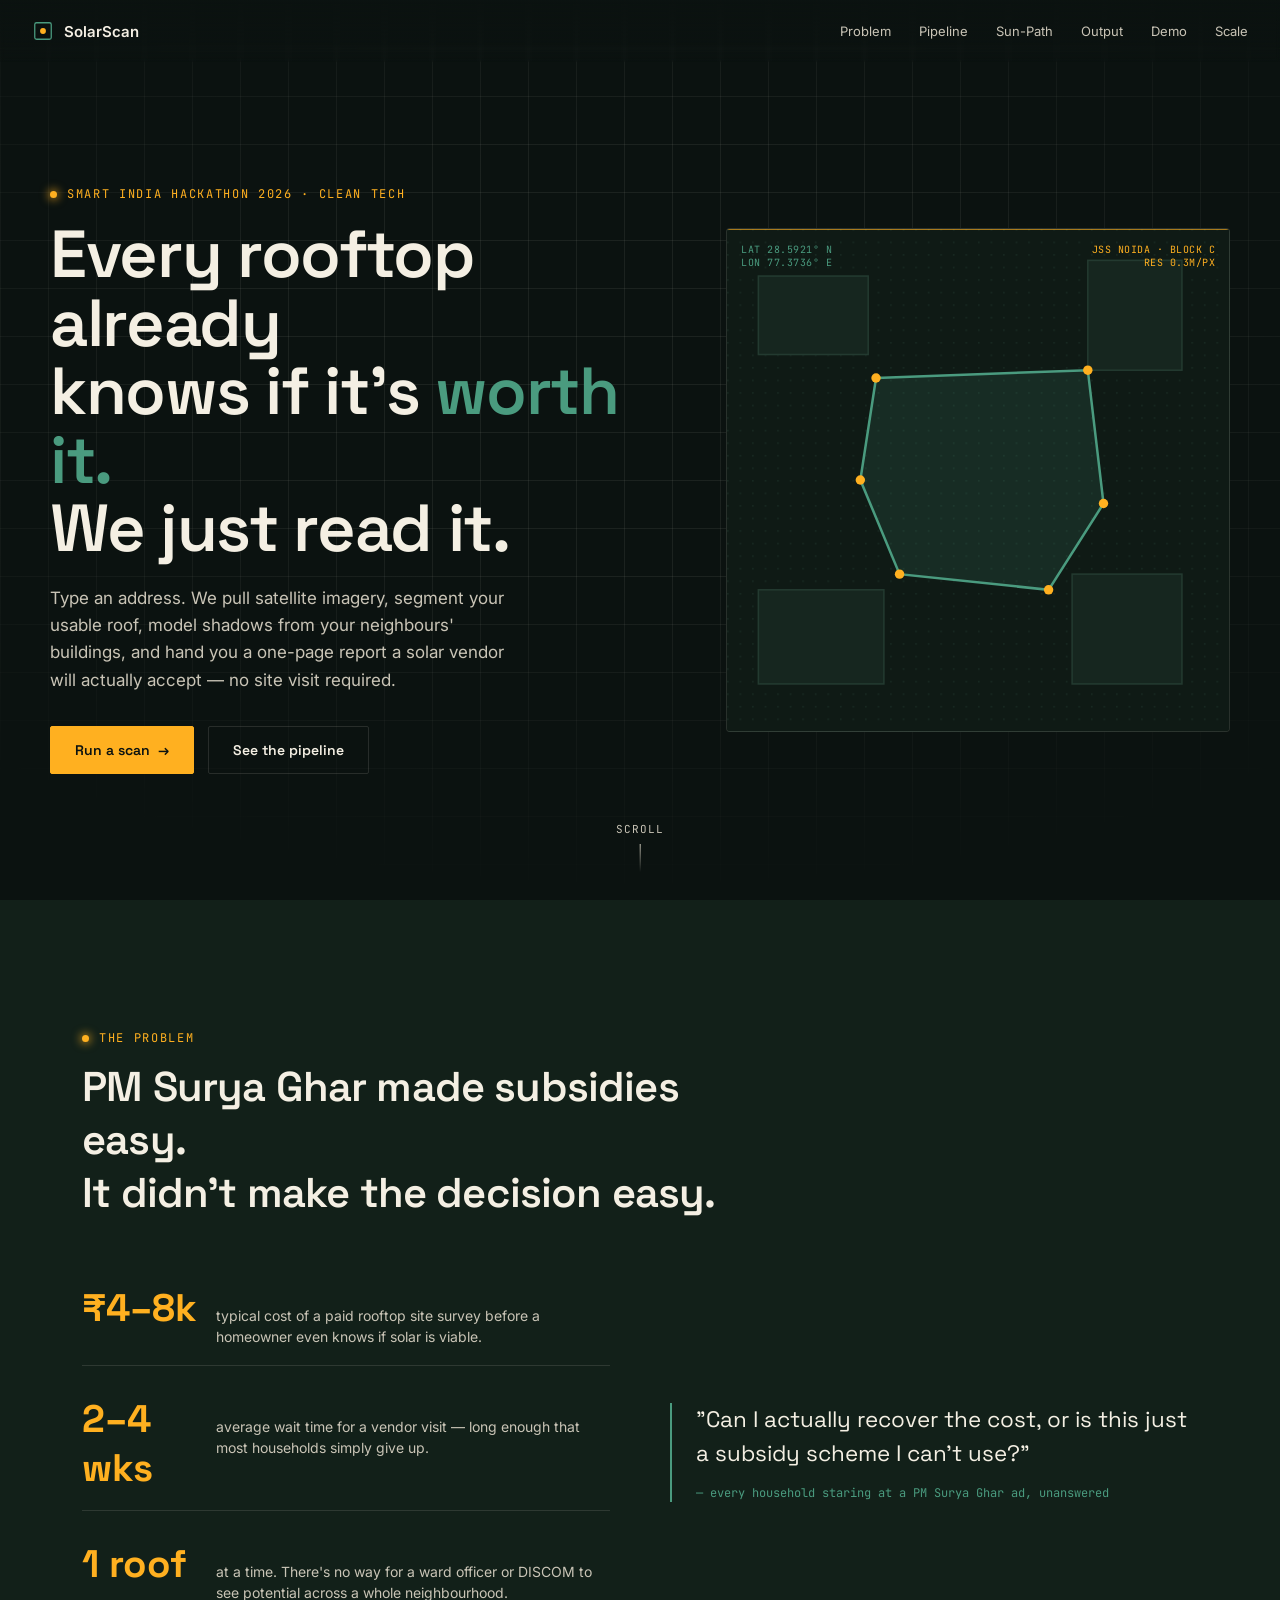
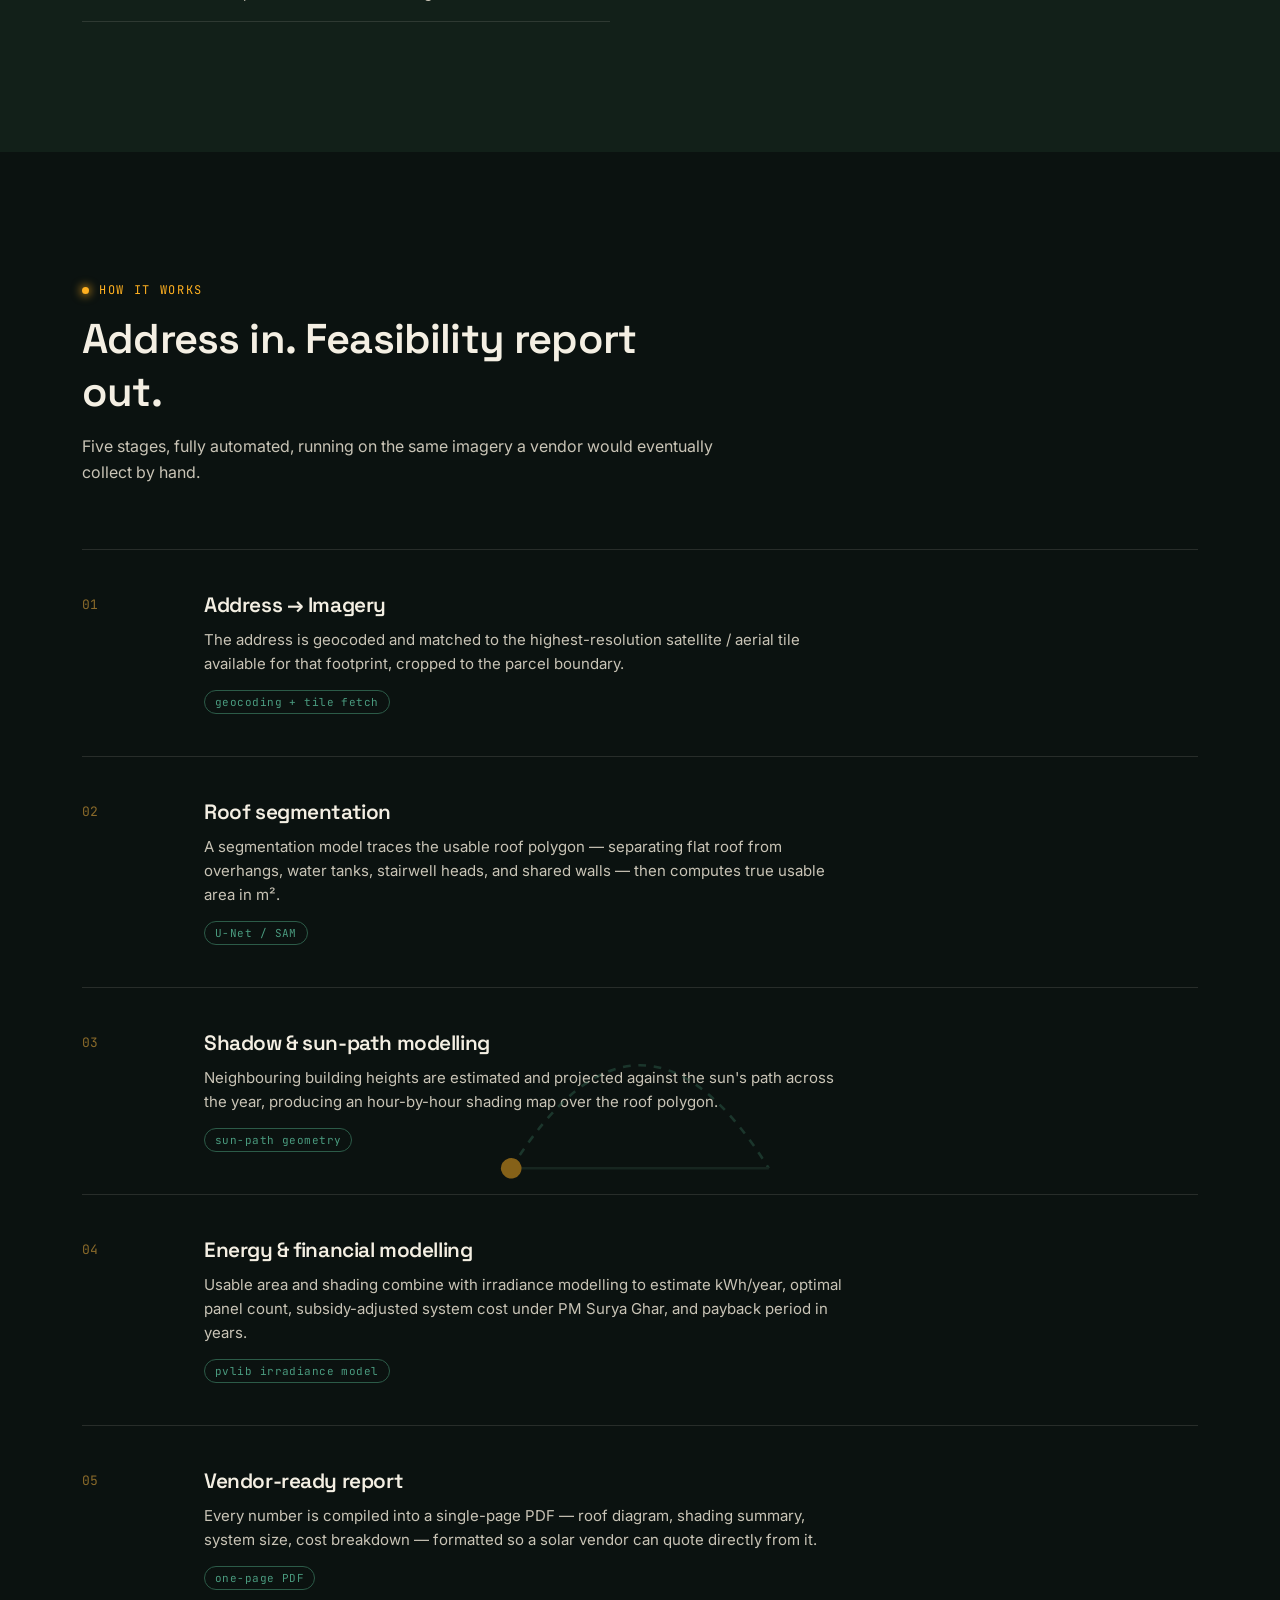
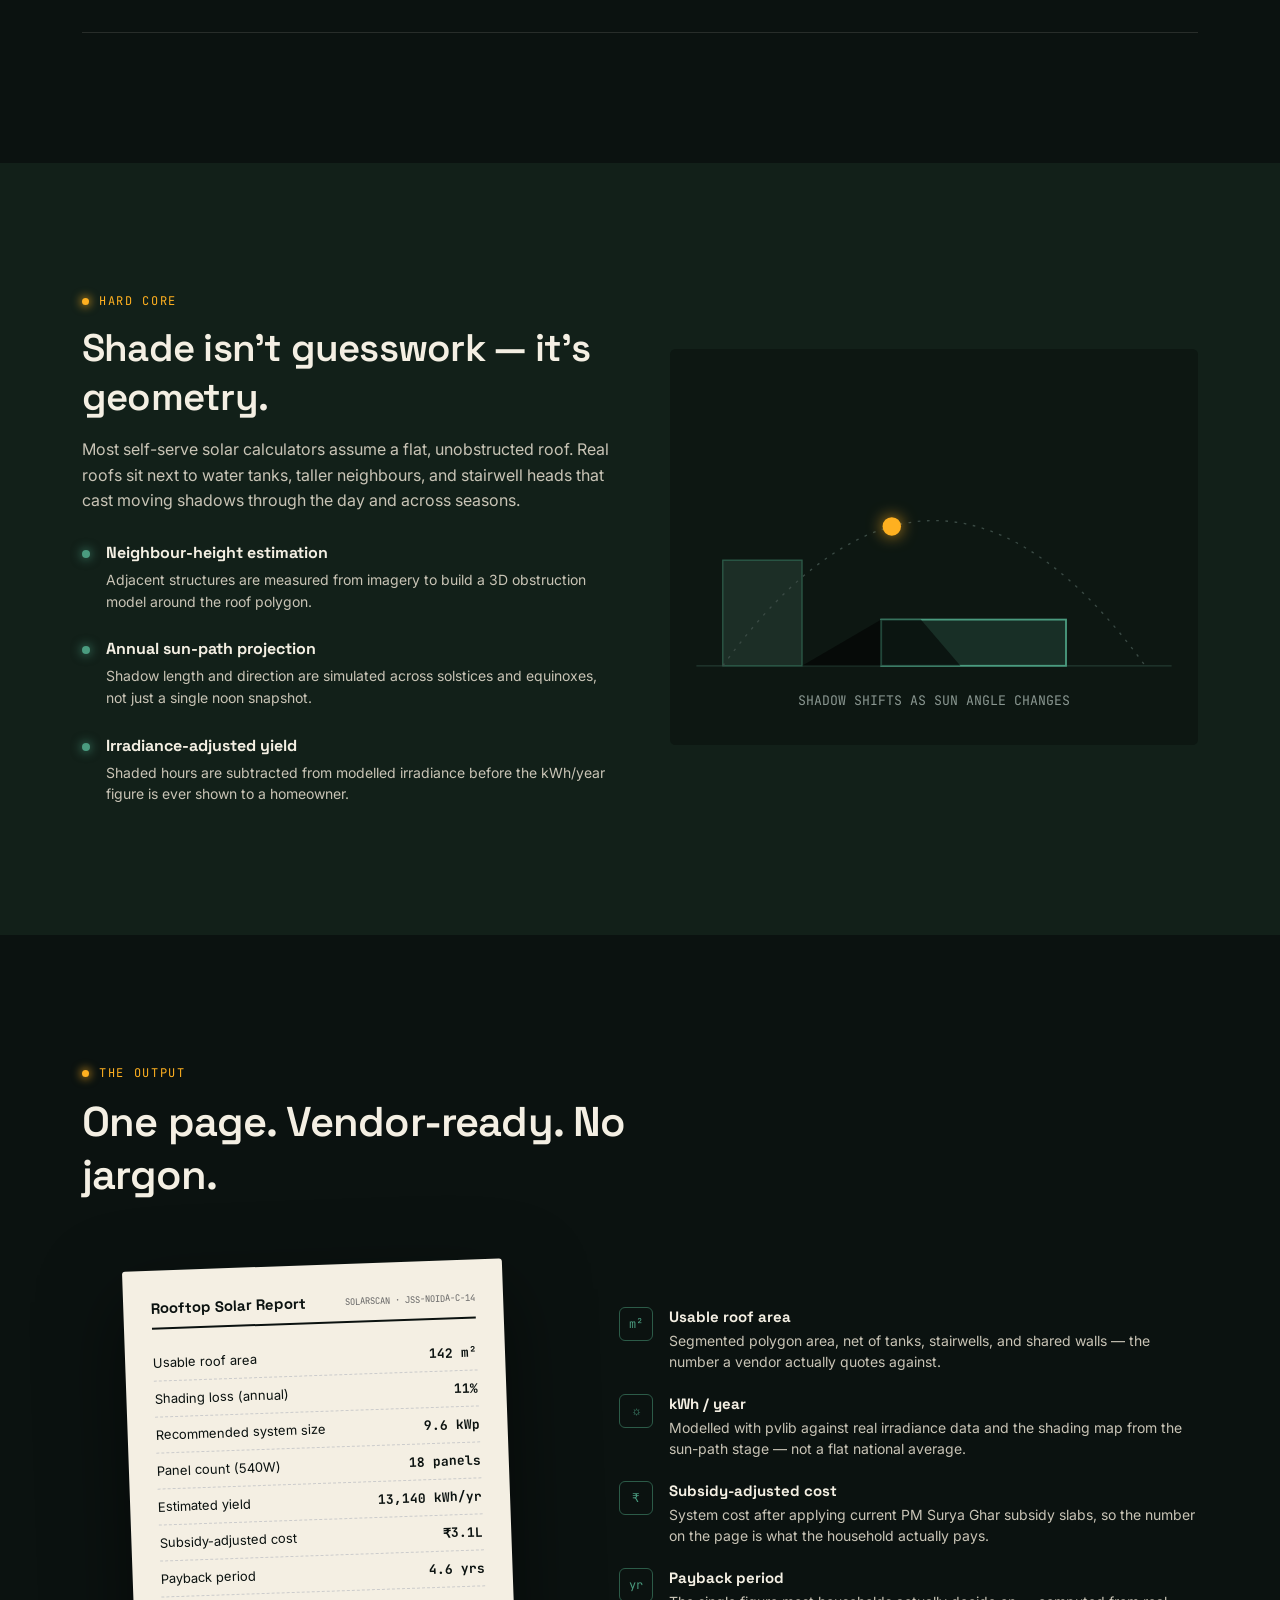
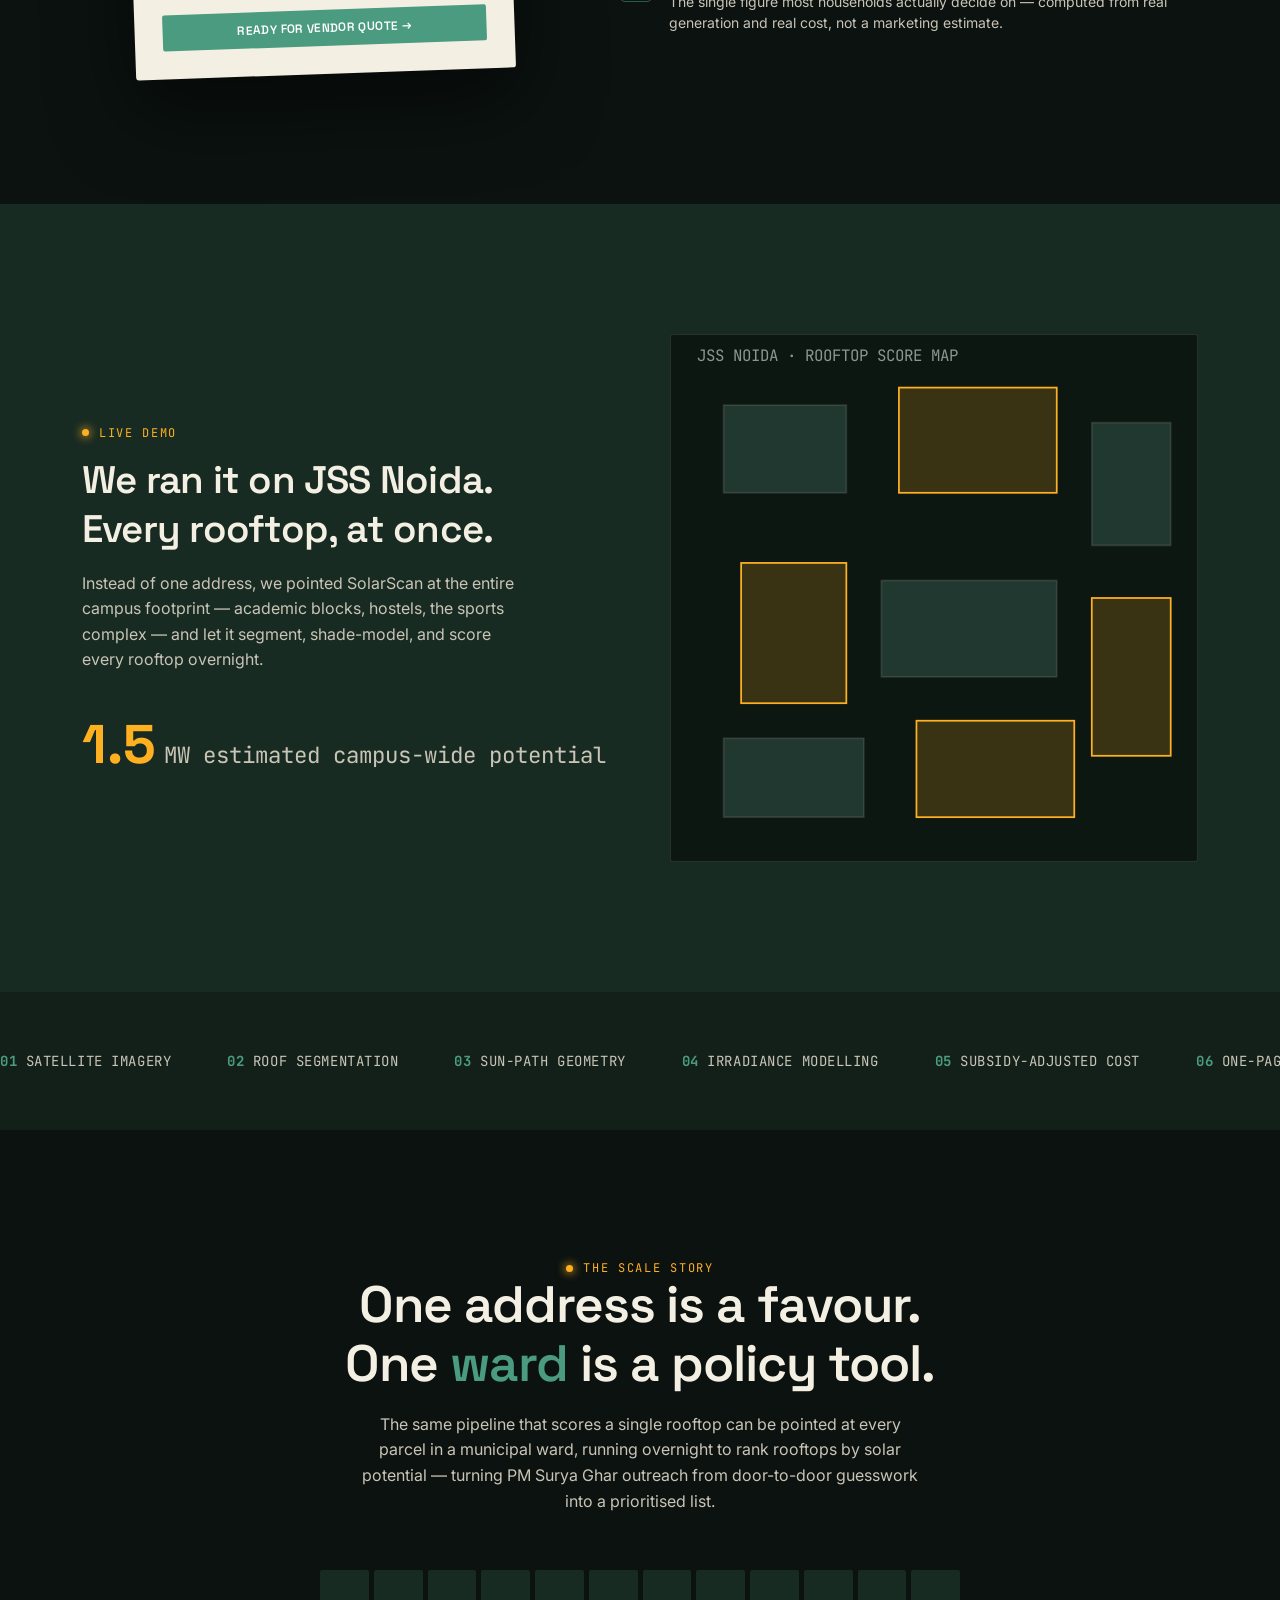
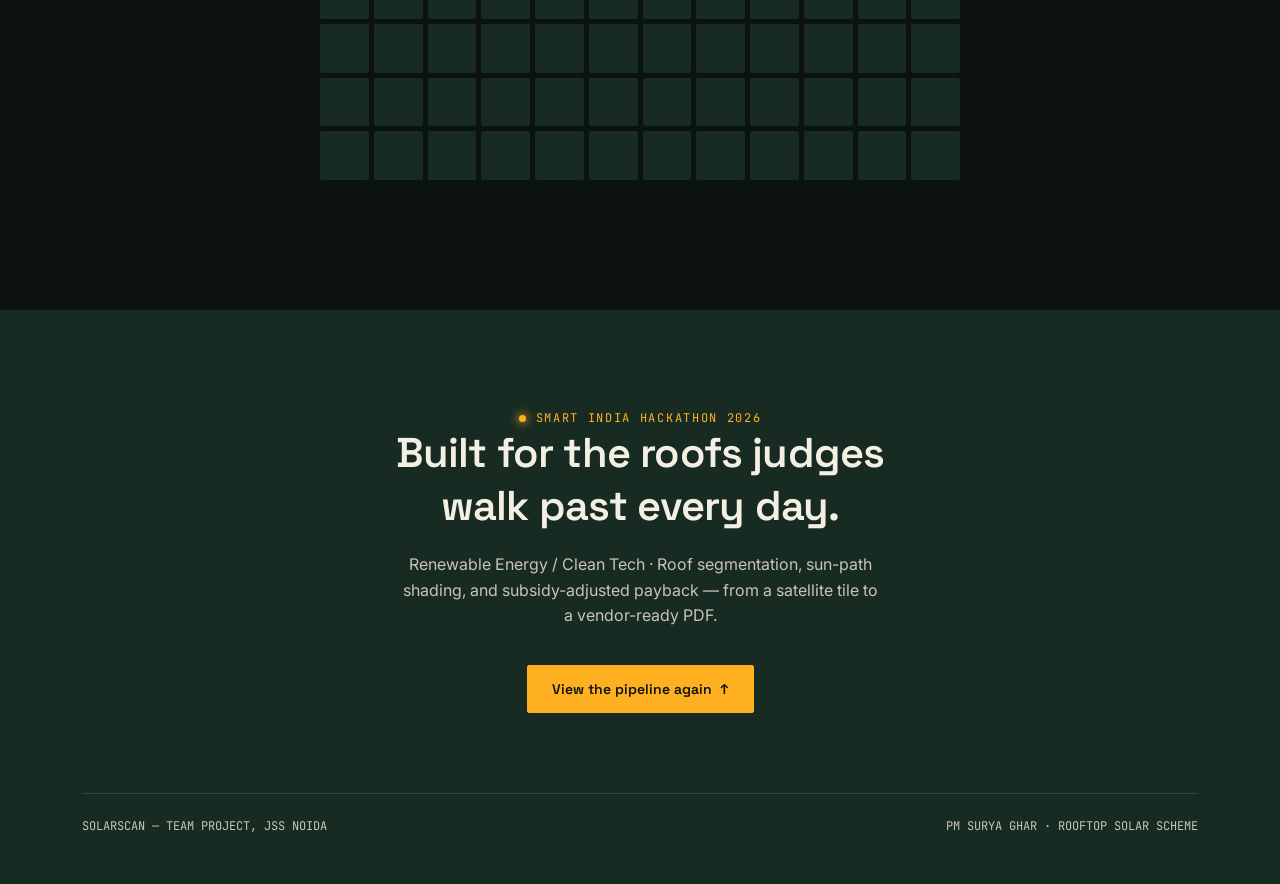
==== website/solarscan-showcase.html @ 8abc5c8e "website" ====
<!DOCTYPE html>
<html lang="en">
<head>
<meta charset="UTF-8">
<meta name="viewport" content="width=device-width, initial-scale=1.0">
<title>SolarScan — Rooftop Solar Feasibility from Satellite Imagery</title>
<link rel="preconnect" href="https://fonts.googleapis.com">
<link href="https://fonts.googleapis.com/css2?family=Space+Grotesk:wght@400;500;600;700&family=Inter:wght@400;500;600&family=JetBrains+Mono:wght@400;500;600&display=swap" rel="stylesheet">
<style>
  :root{
    --ink:#0B1210;
    --panel:#122019;
    --panel-2:#182B22;
    --parchment:#F4EFE3;
    --parchment-dim:#C9C4B6;
    --amber:#FFB020;
    --amber-dim:#8a6a2a;
    --roof:#4A9B7F;
    --roof-dim:#2c5b48;
    --line: rgba(244,239,227,0.12);
  }
  *{box-sizing:border-box; margin:0; padding:0;}
  html{scroll-behavior:smooth;}
  body{
    background:var(--ink);
    color:var(--parchment);
    font-family:'Inter', sans-serif;
    overflow-x:hidden;
    -webkit-font-smoothing:antialiased;
  }
  ::selection{ background:var(--amber); color:var(--ink); }

  h1,h2,h3{ font-family:'Space Grotesk', sans-serif; font-weight:600; letter-spacing:-0.02em; }
  .mono{ font-family:'JetBrains Mono', monospace; }

  a{ color:inherit; }

  /* ---------- utility ---------- */
  .wrap{ max-width:1180px; margin:0 auto; padding:0 32px; }
  .eyebrow{
    font-family:'JetBrains Mono', monospace;
    font-size:12px;
    letter-spacing:0.14em;
    text-transform:uppercase;
    color:var(--amber);
    display:flex;
    align-items:center;
    gap:10px;
  }
  .eyebrow::before{
    content:'';
    width:7px; height:7px;
    background:var(--amber);
    border-radius:50%;
    display:inline-block;
    box-shadow:0 0 8px 2px rgba(255,176,32,0.6);
  }

  .reveal{
    opacity:0;
    transform:translateY(28px);
    transition:opacity 0.9s cubic-bezier(.2,.7,.2,1), transform 0.9s cubic-bezier(.2,.7,.2,1);
  }
  .reveal.in{ opacity:1; transform:translateY(0); }
  .reveal-delay-1{ transition-delay:0.1s; }
  .reveal-delay-2{ transition-delay:0.2s; }
  .reveal-delay-3{ transition-delay:0.3s; }

  @media (prefers-reduced-motion: reduce){
    *{ animation:none !important; transition:none !important; }
    .reveal{ opacity:1; transform:none; }
  }

  /* ---------- nav ---------- */
  nav{
    position:fixed; top:0; left:0; right:0; z-index:100;
    display:flex; align-items:center; justify-content:space-between;
    padding:20px 32px;
    background:linear-gradient(to bottom, rgba(11,18,16,0.9), rgba(11,18,16,0));
    backdrop-filter:blur(2px);
  }
  .logo{ display:flex; align-items:center; gap:10px; font-size:15px; font-weight:600;}
  .logo-mark{
    width:22px; height:22px;
    position:relative;
  }
  .logo-mark svg{ width:100%; height:100%; }
  .navlinks{ display:flex; gap:28px; font-size:13px; color:var(--parchment-dim); }
  .navlinks span{ cursor:default; transition:color 0.2s; }
  .navlinks span:hover{ color:var(--parchment); }
  @media (max-width:720px){ .navlinks{ display:none; } }

  /* progress bar */
  #progress{
    position:fixed; top:0; left:0; height:2px; background:var(--amber);
    width:0%; z-index:200; box-shadow:0 0 8px rgba(255,176,32,0.8);
  }

  /* ---------- HERO ---------- */
  .hero{
    min-height:100vh;
    display:flex; flex-direction:column; justify-content:center;
    position:relative;
    padding:140px 32px 80px;
    overflow:hidden;
  }
  .hero-grid{
    position:absolute; inset:0;
    background-image:
      linear-gradient(var(--line) 1px, transparent 1px),
      linear-gradient(90deg, var(--line) 1px, transparent 1px);
    background-size:48px 48px;
    mask-image: radial-gradient(ellipse 80% 60% at 50% 40%, black 40%, transparent 100%);
    opacity:0.6;
  }
  .hero-inner{
    position:relative; z-index:2;
    max-width:1180px; margin:0 auto; width:100%;
    display:grid; grid-template-columns:1.1fr 0.9fr; gap:60px; align-items:center;
  }
  @media (max-width:920px){ .hero-inner{ grid-template-columns:1fr; } }

  .hero h1{
    font-size:clamp(2.4rem, 5.2vw, 4.2rem);
    line-height:1.03;
    margin:18px 0 22px;
  }
  .hero h1 .accent{ color:var(--roof); }
  .hero p.sub{
    font-size:17px; color:var(--parchment-dim); max-width:480px; line-height:1.6; margin-bottom:32px;
  }
  .cta-row{ display:flex; gap:14px; flex-wrap:wrap; align-items:center; }
  .btn{
    font-family:'Space Grotesk', sans-serif;
    font-size:14px; font-weight:600;
    padding:14px 24px;
    border-radius:2px;
    border:1px solid var(--amber);
    background:var(--amber);
    color:var(--ink);
    cursor:pointer;
    transition:transform 0.2s ease, box-shadow 0.2s ease;
    display:inline-flex; align-items:center; gap:8px;
  }
  .btn:hover{ transform:translateY(-2px); box-shadow:0 8px 24px rgba(255,176,32,0.25); }
  .btn.ghost{
    background:transparent; color:var(--parchment); border:1px solid var(--line);
  }
  .btn.ghost:hover{ border-color:var(--parchment-dim); box-shadow:none; }

  /* satellite scan visual */
  .scan-card{
    position:relative;
    aspect-ratio:1/1;
    background:radial-gradient(circle at 30% 20%, #1c2e26, #0d1712 70%);
    border:1px solid var(--line);
    border-radius:4px;
    overflow:hidden;
  }
  .scan-card svg{ width:100%; height:100%; display:block; }
  .scan-hud{
    position:absolute; top:14px; left:14px; right:14px;
    display:flex; justify-content:space-between;
    font-family:'JetBrains Mono', monospace;
    font-size:10px; color:var(--roof); letter-spacing:0.05em;
    z-index:5;
  }
  .scan-hud .r{ text-align:right; color:var(--amber); }

  .roof-poly{
    fill:rgba(74,155,127,0.14);
    stroke:var(--roof);
    stroke-width:1.6;
    stroke-dasharray:600;
    stroke-dashoffset:600;
    animation:draw 2.6s 0.6s cubic-bezier(.3,.8,.3,1) forwards;
  }
  @keyframes draw{ to{ stroke-dashoffset:0; } }

  .scanline{
    stroke:var(--amber);
    stroke-width:1;
    opacity:0.85;
    animation:scan 3.2s ease-in-out infinite;
  }
  @keyframes scan{
    0%{ transform:translateY(-40px); opacity:0;}
    10%{ opacity:0.9;}
    50%{ transform:translateY(220px); opacity:0.9;}
    90%{ opacity:0;}
    100%{ transform:translateY(240px); opacity:0;}
  }

  .grain-blip{
    fill:var(--amber);
    animation:blip 2s ease-in-out infinite;
  }
  @keyframes blip{ 0%,100%{ opacity:0.2; } 50%{ opacity:1; } }

  /* scroll cue */
  .scrollcue{
    position:absolute; bottom:28px; left:50%; transform:translateX(-50%);
    font-family:'JetBrains Mono', monospace; font-size:11px; color:var(--parchment-dim);
    display:flex; flex-direction:column; align-items:center; gap:8px;
    letter-spacing:0.1em;
  }
  .scrollcue .line{ width:1px; height:28px; background:linear-gradient(var(--parchment-dim), transparent); animation:pulse-line 1.8s ease-in-out infinite; }
  @keyframes pulse-line{ 0%,100%{ opacity:0.3;} 50%{ opacity:1;} }

  /* ---------- SECTION BASE ---------- */
  section{ position:relative; padding:130px 0; }
  .section-head{ max-width:640px; margin-bottom:64px; }
  .section-head h2{ font-size:clamp(1.8rem,3.4vw,2.6rem); margin-top:14px; }
  .section-head p{ color:var(--parchment-dim); margin-top:16px; font-size:16px; line-height:1.6; }

  .hr{ height:1px; background:var(--line); width:100%; }

  /* ---------- PROBLEM ---------- */
  .problem{ background:var(--panel); }
  .problem-grid{ display:grid; grid-template-columns:1fr 1fr; gap:60px; align-items:center; }
  @media (max-width:860px){ .problem-grid{ grid-template-columns:1fr; } }
  .stat-block{ display:flex; flex-direction:column; gap:28px; }
  .stat{ display:flex; align-items:baseline; gap:14px; border-bottom:1px solid var(--line); padding-bottom:18px; }
  .stat .num{ font-family:'Space Grotesk'; font-size:2.4rem; color:var(--amber); font-weight:700; min-width:120px; }
  .stat .lbl{ color:var(--parchment-dim); font-size:14px; line-height:1.5; }

  .quote{
    font-family:'Space Grotesk'; font-size:1.4rem; line-height:1.5; color:var(--parchment);
    border-left:2px solid var(--roof); padding-left:24px;
  }
  .quote span{ display:block; margin-top:14px; font-family:'JetBrains Mono'; font-size:12px; color:var(--roof); }

  /* ---------- PIPELINE (numbered, real sequence) ---------- */
  .pipeline{ background:var(--ink); }
  .pipe-row{
    display:grid; grid-template-columns:90px 1fr;
    gap:32px;
    padding:42px 0;
    border-top:1px solid var(--line);
    position:relative;
  }
  .pipe-row:last-child{ border-bottom:1px solid var(--line); }
  .pipe-num{
    font-family:'JetBrains Mono'; font-size:13px; color:var(--amber-dim);
    padding-top:4px;
  }
  .pipe-row.active .pipe-num{ color:var(--amber); }
  .pipe-body h3{ font-size:1.3rem; margin-bottom:10px; }
  .pipe-body p{ color:var(--parchment-dim); font-size:15px; line-height:1.6; max-width:640px; }
  .pipe-tag{
    display:inline-block; margin-top:14px;
    font-family:'JetBrains Mono'; font-size:11px;
    color:var(--roof); border:1px solid var(--roof-dim); padding:4px 10px; border-radius:20px;
    letter-spacing:0.04em;
  }
  .pipe-visual{
    position:absolute; right:0; top:50%; transform:translateY(-50%);
    width:120px; height:80px; opacity:0.5;
  }
  @media (max-width:760px){ .pipe-visual{ display:none; } .pipe-row{ grid-template-columns:50px 1fr; } }

  /* mini sun path animation for pipeline step 3 */
  .sunpath-mini{ width:100%; height:100%; }
  .sun-dot{
    fill:var(--amber);
    offset-path: path('M10,70 Q60,-10 110,70');
    animation: movesun 4s ease-in-out infinite;
  }
  @keyframes movesun{
    0%{ offset-distance:0%; }
    100%{ offset-distance:100%; }
  }

  /* ---------- SUN PATH FEATURE SECTION ---------- */
  .sun-section{ background:var(--panel); overflow:hidden; }
  .sun-grid{ display:grid; grid-template-columns:1fr 1fr; gap:60px; align-items:center; }
  @media (max-width:900px){ .sun-grid{ grid-template-columns:1fr; } }
  .sun-diagram{ position:relative; aspect-ratio:4/3; }
  .sun-diagram svg{ width:100%; height:100%; }
  .shadow-cast{
    fill: rgba(0,0,0,0.55);
    transition: transform 4s ease-in-out, opacity 4s ease-in-out;
  }
  .feature-list{ display:flex; flex-direction:column; gap:26px; margin-top:28px; }
  .feature-item{ display:flex; gap:16px; }
  .feature-dot{
    width:8px; height:8px; border-radius:50%; background:var(--roof); margin-top:8px; flex-shrink:0;
    box-shadow:0 0 10px 2px rgba(74,155,127,0.5);
  }
  .feature-item h4{ font-family:'Space Grotesk'; font-size:16px; margin-bottom:6px; }
  .feature-item p{ color:var(--parchment-dim); font-size:14px; line-height:1.55; }

  /* ---------- OUTPUT / PDF MOCK ---------- */
  .output-section{ background:var(--ink); }
  .output-grid{ display:grid; grid-template-columns:0.9fr 1.1fr; gap:64px; align-items:center; }
  @media (max-width:900px){ .output-grid{ grid-template-columns:1fr; } }

  .pdf-mock{
    background:var(--parchment);
    color:var(--ink);
    border-radius:3px;
    padding:28px;
    width:100%;
    max-width:380px;
    margin:0 auto;
    box-shadow:0 30px 80px rgba(0,0,0,0.5);
    transform:rotate(-2deg);
    transition:transform 0.4s ease;
    font-family:'Inter';
  }
  .pdf-mock:hover{ transform:rotate(0deg) scale(1.02); }
  .pdf-mock .pdf-head{ display:flex; justify-content:space-between; align-items:center; border-bottom:2px solid var(--ink); padding-bottom:10px; margin-bottom:16px; }
  .pdf-mock .pdf-head b{ font-family:'Space Grotesk'; font-size:15px; }
  .pdf-mock .pdf-head span{ font-family:'JetBrains Mono'; font-size:9px; color:#666; }
  .pdf-row{ display:flex; justify-content:space-between; padding:9px 0; border-bottom:1px dashed #ccc; font-size:13px; }
  .pdf-row b{ font-family:'JetBrains Mono'; font-size:13px; }
  .pdf-foot{ margin-top:18px; background:var(--roof); color:#fff; text-align:center; padding:10px; border-radius:2px; font-family:'Space Grotesk'; font-size:12px; font-weight:600; letter-spacing:0.03em; }

  .out-list{ list-style:none; display:flex; flex-direction:column; gap:22px; }
  .out-list li{ display:flex; gap:16px; align-items:flex-start; }
  .out-list .ic{
    width:34px; height:34px; border:1px solid var(--roof-dim); border-radius:6px;
    display:flex; align-items:center; justify-content:center; flex-shrink:0; color:var(--roof); font-family:'JetBrains Mono'; font-size:12px;
  }
  .out-list b{ font-family:'Space Grotesk'; font-size:15px; display:block; margin-bottom:4px;}
  .out-list p{ color:var(--parchment-dim); font-size:14px; line-height:1.5; }

  /* ---------- DEMO / CAMPUS ---------- */
  .demo-section{ background:var(--panel-2); }
  .demo-grid{ display:grid; grid-template-columns:1fr 1fr; gap:60px; align-items:center; }
  @media (max-width:900px){ .demo-grid{ grid-template-columns:1fr; } }
  .campus-map{
    position:relative; aspect-ratio:1/1; background:#0d1712; border:1px solid var(--line); border-radius:4px; overflow:hidden;
  }
  .campus-map svg{ width:100%; height:100%; }
  .bld{ fill:#213830; stroke:var(--line); stroke-width:1; }
  .bld.hot{ fill:rgba(255,176,32,0.18); stroke:var(--amber); }
  .bld.hot .pulse{ animation:none; }

  .mw-counter{
    font-family:'Space Grotesk'; font-weight:700; color:var(--amber);
    font-size:3.4rem; line-height:1;
  }
  .mw-counter span{ font-size:1.4rem; margin-left:8px; color:var(--parchment-dim); font-family:'JetBrains Mono'; font-weight:400; }

  /* ---------- SCALE / WARD ---------- */
  .scale-section{ background:var(--ink); text-align:center; }
  .scale-section .wrap{ max-width:820px; }
  .scale-section h2{ font-size:clamp(2rem,4.4vw,3.2rem); line-height:1.15; }
  .scale-section .accent{ color:var(--roof); }
  .ward-grid{
    display:grid; grid-template-columns:repeat(12,1fr); gap:5px; margin:56px auto 0; max-width:640px;
  }
  .ward-cell{
    aspect-ratio:1; background:var(--panel-2); border-radius:2px;
    animation:wardlit 3s ease-in-out infinite;
    animation-delay:calc(var(--i) * 0.05s);
  }
  @keyframes wardlit{
    0%,100%{ background:var(--panel-2); }
    50%{ background:var(--amber); }
  }

  /* ---------- STACK STRIP ---------- */
  .stack-strip{ background:var(--panel); padding:60px 0; overflow:hidden; }
  .stack-track{ display:flex; gap:56px; white-space:nowrap; animation:marquee 22s linear infinite; width:max-content; }
  .stack-track span{ font-family:'JetBrains Mono'; font-size:14px; color:var(--parchment-dim); letter-spacing:0.04em; }
  .stack-track span b{ color:var(--roof); }
  @keyframes marquee{ from{ transform:translateX(0);} to{ transform:translateX(-50%);} }

  /* ---------- FOOTER / CTA ---------- */
  footer{ background:var(--panel-2); padding:100px 0 50px; text-align:center; }
  footer h2{ font-size:clamp(1.8rem,3.6vw,2.6rem); margin-bottom:20px; }
  footer p{ color:var(--parchment-dim); max-width:480px; margin:0 auto 36px; line-height:1.6; }
  .foot-bottom{ margin-top:80px; padding-top:24px; border-top:1px solid var(--line); display:flex; justify-content:space-between; font-size:12px; color:var(--parchment-dim); font-family:'JetBrains Mono'; }
  @media (max-width:600px){ .foot-bottom{ flex-direction:column; gap:10px; text-align:center; } }
</style>
</head>
<body>

<div id="progress"></div>

<nav>
  <div class="logo">
    <div class="logo-mark">
      <svg viewBox="0 0 24 24" fill="none">
        <rect x="3" y="3" width="18" height="18" rx="2" stroke="#4A9B7F" stroke-width="1.4"/>
        <circle cx="12" cy="12" r="3.2" fill="#FFB020"/>
      </svg>
    </div>
    SolarScan
  </div>
  <div class="navlinks">
    <span>Problem</span>
    <span>Pipeline</span>
    <span>Sun-Path</span>
    <span>Output</span>
    <span>Demo</span>
    <span>Scale</span>
  </div>
</nav>

<!-- ================= HERO ================= -->
<section class="hero">
  <div class="hero-grid"></div>
  <div class="hero-inner">
    <div>
      <div class="eyebrow mono">SMART INDIA HACKATHON 2026 · CLEAN TECH</div>
      <h1>Every rooftop already<br>knows if it's <span class="accent">worth it.</span><br>We just read it.</h1>
      <p class="sub">Type an address. We pull satellite imagery, segment your usable roof, model shadows from your neighbours' buildings, and hand you a one-page report a solar vendor will actually accept — no site visit required.</p>
      <div class="cta-row">
        <button class="btn">Run a scan <span>→</span></button>
        <button class="btn ghost">See the pipeline</button>
      </div>
    </div>

    <div class="scan-card">
      <div class="scan-hud">
        <div>LAT 28.5921° N<br>LON 77.3736° E</div>
        <div class="r">JSS NOIDA · BLOCK&nbsp;C<br>RES 0.3M/PX</div>
      </div>
      <svg viewBox="0 0 320 320" preserveAspectRatio="xMidYMid slice">
        <defs>
          <pattern id="grain" width="8" height="8" patternUnits="userSpaceOnUse">
            <rect width="8" height="8" fill="#0f1a15"/>
            <rect width="1" height="1" fill="#182a22"/>
          </pattern>
        </defs>
        <rect width="320" height="320" fill="url(#grain)"/>
        <!-- fake building blocks -->
        <rect x="20" y="30" width="70" height="50" fill="#16261f" stroke="#233a30"/>
        <rect x="230" y="20" width="60" height="70" fill="#16261f" stroke="#233a30"/>
        <rect x="20" y="230" width="80" height="60" fill="#16261f" stroke="#233a30"/>
        <rect x="220" y="220" width="70" height="70" fill="#16261f" stroke="#233a30"/>
        <!-- main roof polygon segmentation -->
        <polygon class="roof-poly" points="95,95 230,90 240,175 205,230 110,220 85,160" />
        <!-- corner blips -->
        <circle class="grain-blip" cx="95" cy="95" r="3" />
        <circle class="grain-blip" cx="230" cy="90" r="3" style="animation-delay:0.3s"/>
        <circle class="grain-blip" cx="240" cy="175" r="3" style="animation-delay:0.6s"/>
        <circle class="grain-blip" cx="205" cy="230" r="3" style="animation-delay:0.9s"/>
        <circle class="grain-blip" cx="110" cy="220" r="3" style="animation-delay:1.2s"/>
        <circle class="grain-blip" cx="85" cy="160" r="3" style="animation-delay:1.5s"/>
        <!-- scanline sweep -->
        <line class="scanline" x1="0" y1="0" x2="320" y2="0" />
      </svg>
    </div>
  </div>

  <div class="scrollcue">
    <span>SCROLL</span>
    <div class="line"></div>
  </div>
</section>

<!-- ================= PROBLEM ================= -->
<section class="problem">
  <div class="wrap">
    <div class="section-head reveal">
      <div class="eyebrow">THE PROBLEM</div>
      <h2>PM Surya Ghar made subsidies easy.<br>It didn't make the decision easy.</h2>
    </div>

    <div class="problem-grid">
      <div class="stat-block">
        <div class="stat reveal reveal-delay-1">
          <div class="num">₹4–8k</div>
          <div class="lbl">typical cost of a paid rooftop site survey before a homeowner even knows if solar is viable.</div>
        </div>
        <div class="stat reveal reveal-delay-2">
          <div class="num">2–4 wks</div>
          <div class="lbl">average wait time for a vendor visit — long enough that most households simply give up.</div>
        </div>
        <div class="stat reveal reveal-delay-3">
          <div class="num">1 roof</div>
          <div class="lbl">at a time. There's no way for a ward officer or DISCOM to see potential across a whole neighbourhood.</div>
        </div>
      </div>

      <div class="quote reveal reveal-delay-2">
        "Can I actually recover the cost, or is this just a subsidy scheme I can't use?"
        <span>— every household staring at a PM Surya Ghar ad, unanswered</span>
      </div>
    </div>
  </div>
</section>

<!-- ================= PIPELINE ================= -->
<section class="pipeline">
  <div class="wrap">
    <div class="section-head reveal">
      <div class="eyebrow">HOW IT WORKS</div>
      <h2>Address in. Feasibility report out.</h2>
      <p>Five stages, fully automated, running on the same imagery a vendor would eventually collect by hand.</p>
    </div>

    <div class="pipe-row reveal">
      <div class="pipe-num">01</div>
      <div class="pipe-body">
        <h3>Address → Imagery</h3>
        <p>The address is geocoded and matched to the highest-resolution satellite / aerial tile available for that footprint, cropped to the parcel boundary.</p>
        <span class="pipe-tag">geocoding + tile fetch</span>
      </div>
    </div>

    <div class="pipe-row reveal">
      <div class="pipe-num">02</div>
      <div class="pipe-body">
        <h3>Roof segmentation</h3>
        <p>A segmentation model traces the usable roof polygon — separating flat roof from overhangs, water tanks, stairwell heads, and shared walls — then computes true usable area in m².</p>
        <span class="pipe-tag">U-Net / SAM</span>
      </div>
    </div>

    <div class="pipe-row reveal">
      <div class="pipe-num">03</div>
      <div class="pipe-body">
        <h3>Shadow &amp; sun-path modelling</h3>
        <p>Neighbouring building heights are estimated and projected against the sun's path across the year, producing an hour-by-hour shading map over the roof polygon.</p>
        <span class="pipe-tag">sun-path geometry</span>
      </div>
      <svg class="pipe-visual sunpath-mini" viewBox="0 0 120 80">
        <path d="M10,70 Q60,-10 110,70" stroke="#2c5b48" stroke-width="1" fill="none" stroke-dasharray="3 3"/>
        <line x1="10" y1="70" x2="110" y2="70" stroke="#233a30" stroke-width="1"/>
        <circle class="sun-dot" cx="0" cy="0" r="4"/>
      </svg>
    </div>

    <div class="pipe-row reveal">
      <div class="pipe-num">04</div>
      <div class="pipe-body">
        <h3>Energy &amp; financial modelling</h3>
        <p>Usable area and shading combine with irradiance modelling to estimate kWh/year, optimal panel count, subsidy-adjusted system cost under PM Surya Ghar, and payback period in years.</p>
        <span class="pipe-tag">pvlib irradiance model</span>
      </div>
    </div>

    <div class="pipe-row reveal">
      <div class="pipe-num">05</div>
      <div class="pipe-body">
        <h3>Vendor-ready report</h3>
        <p>Every number is compiled into a single-page PDF — roof diagram, shading summary, system size, cost breakdown — formatted so a solar vendor can quote directly from it.</p>
        <span class="pipe-tag">one-page PDF</span>
      </div>
    </div>
  </div>
</section>

<!-- ================= SUN PATH FEATURE ================= -->
<section class="sun-section">
  <div class="wrap">
    <div class="sun-grid">
      <div>
        <div class="eyebrow reveal">HARD CORE</div>
        <h2 class="reveal reveal-delay-1" style="font-size:clamp(1.8rem,3vw,2.4rem); margin-top:14px;">Shade isn't guesswork — it's geometry.</h2>
        <p class="reveal reveal-delay-1" style="color:var(--parchment-dim); margin-top:16px; line-height:1.6;">Most self-serve solar calculators assume a flat, unobstructed roof. Real roofs sit next to water tanks, taller neighbours, and stairwell heads that cast moving shadows through the day and across seasons.</p>

        <div class="feature-list">
          <div class="feature-item reveal">
            <div class="feature-dot"></div>
            <div><h4>Neighbour-height estimation</h4><p>Adjacent structures are measured from imagery to build a 3D obstruction model around the roof polygon.</p></div>
          </div>
          <div class="feature-item reveal reveal-delay-1">
            <div class="feature-dot"></div>
            <div><h4>Annual sun-path projection</h4><p>Shadow length and direction are simulated across solstices and equinoxes, not just a single noon snapshot.</p></div>
          </div>
          <div class="feature-item reveal reveal-delay-2">
            <div class="feature-dot"></div>
            <div><h4>Irradiance-adjusted yield</h4><p>Shaded hours are subtracted from modelled irradiance before the kWh/year figure is ever shown to a homeowner.</p></div>
          </div>
        </div>
      </div>

      <div class="sun-diagram reveal reveal-delay-1">
        <svg viewBox="0 0 400 300">
          <rect width="400" height="300" fill="#0d1712" rx="4"/>
          <!-- ground -->
          <line x1="20" y1="240" x2="380" y2="240" stroke="#233a30" stroke-width="1"/>
          <!-- neighbour building -->
          <rect x="40" y="160" width="60" height="80" fill="#1c2e26" stroke="#2c5b48"/>
          <!-- target roof -->
          <rect x="160" y="205" width="140" height="35" fill="rgba(74,155,127,0.18)" stroke="#4A9B7F" stroke-width="1.4"/>
          <!-- moving shadow cast from neighbour onto target roof -->
          <polygon class="shadow-cast" id="shadowPoly" points="100,240 220,240 190,205 160,205" />
          <!-- sun arc path -->
          <path d="M40,240 Q200,20 360,240" stroke="#3a4a44" stroke-width="1" fill="none" stroke-dasharray="2 5"/>
          <!-- animated sun -->
          <circle id="sunOrb" cx="40" cy="240" r="7" fill="#FFB020" style="filter:drop-shadow(0 0 6px rgba(255,176,32,0.8));">
            <animateMotion dur="6s" repeatCount="indefinite" path="M0,0 Q160,-220 320,0" />
          </circle>
          <text x="200" y="270" text-anchor="middle" fill="#8a9791" font-family="JetBrains Mono" font-size="10">SHADOW SHIFTS AS SUN ANGLE CHANGES</text>
        </svg>
      </div>
    </div>
  </div>
</section>

<!-- ================= OUTPUT ================= -->
<section class="output-section">
  <div class="wrap">
    <div class="section-head reveal">
      <div class="eyebrow">THE OUTPUT</div>
      <h2>One page. Vendor-ready. No jargon.</h2>
    </div>

    <div class="output-grid">
      <div class="reveal reveal-delay-1">
        <div class="pdf-mock">
          <div class="pdf-head">
            <b>Rooftop Solar Report</b>
            <span>SOLARSCAN · JSS-NOIDA-C-14</span>
          </div>
          <div class="pdf-row"><span>Usable roof area</span><b>142 m²</b></div>
          <div class="pdf-row"><span>Shading loss (annual)</span><b>11%</b></div>
          <div class="pdf-row"><span>Recommended system size</span><b>9.6 kWp</b></div>
          <div class="pdf-row"><span>Panel count (540W)</span><b>18 panels</b></div>
          <div class="pdf-row"><span>Estimated yield</span><b>13,140 kWh/yr</b></div>
          <div class="pdf-row"><span>Subsidy-adjusted cost</span><b>₹3.1L</b></div>
          <div class="pdf-row"><span>Payback period</span><b>4.6 yrs</b></div>
          <div class="pdf-foot">READY FOR VENDOR QUOTE →</div>
        </div>
      </div>

      <ul class="out-list reveal reveal-delay-2">
        <li>
          <div class="ic">m²</div>
          <div><b>Usable roof area</b><p>Segmented polygon area, net of tanks, stairwells, and shared walls — the number a vendor actually quotes against.</p></div>
        </li>
        <li>
          <div class="ic">☼</div>
          <div><b>kWh / year</b><p>Modelled with pvlib against real irradiance data and the shading map from the sun-path stage — not a flat national average.</p></div>
        </li>
        <li>
          <div class="ic">₹</div>
          <div><b>Subsidy-adjusted cost</b><p>System cost after applying current PM Surya Ghar subsidy slabs, so the number on the page is what the household actually pays.</p></div>
        </li>
        <li>
          <div class="ic">yr</div>
          <div><b>Payback period</b><p>The single figure most households actually decide on — computed from real generation and real cost, not a marketing estimate.</p></div>
        </li>
      </ul>
    </div>
  </div>
</section>

<!-- ================= DEMO ================= -->
<section class="demo-section">
  <div class="wrap">
    <div class="demo-grid">
      <div class="reveal">
        <div class="eyebrow">LIVE DEMO</div>
        <h2 style="font-size:clamp(1.8rem,3vw,2.4rem); margin-top:14px;">We ran it on JSS Noida.<br>Every rooftop, at once.</h2>
        <p style="color:var(--parchment-dim); margin-top:18px; line-height:1.6; max-width:440px;">Instead of one address, we pointed SolarScan at the entire campus footprint — academic blocks, hostels, the sports complex — and let it segment, shade-model, and score every rooftop overnight.</p>

        <div style="margin-top:44px;">
          <div class="mw-counter" id="mwCounter">0.0<span>MW estimated campus-wide potential</span></div>
        </div>
      </div>

      <div class="campus-map reveal reveal-delay-1">
        <svg viewBox="0 0 300 300">
          <rect width="300" height="300" fill="#0d1712"/>
          <g stroke-width="1">
            <rect class="bld" x="30" y="40" width="70" height="50"/>
            <rect class="bld hot" x="130" y="30" width="90" height="60"/>
            <rect class="bld" x="240" y="50" width="45" height="70"/>
            <rect class="bld hot" x="40" y="130" width="60" height="80"/>
            <rect class="bld" x="120" y="140" width="100" height="55"/>
            <rect class="bld hot" x="240" y="150" width="45" height="90"/>
            <rect class="bld" x="30" y="230" width="80" height="45"/>
            <rect class="bld hot" x="140" y="220" width="90" height="55"/>
          </g>
          <text x="15" y="15" fill="#8a9791" font-family="JetBrains Mono" font-size="9">JSS NOIDA · ROOFTOP SCORE MAP</text>
        </svg>
      </div>
    </div>
  </div>
</section>

<!-- ================= STACK STRIP ================= -->
<div class="stack-strip">
  <div class="stack-track">
    <span><b>01</b> SATELLITE IMAGERY</span>
    <span><b>02</b> ROOF SEGMENTATION</span>
    <span><b>03</b> SUN-PATH GEOMETRY</span>
    <span><b>04</b> IRRADIANCE MODELLING</span>
    <span><b>05</b> SUBSIDY-ADJUSTED COST</span>
    <span><b>06</b> ONE-PAGE PDF</span>
    <span><b>01</b> SATELLITE IMAGERY</span>
    <span><b>02</b> ROOF SEGMENTATION</span>
    <span><b>03</b> SUN-PATH GEOMETRY</span>
    <span><b>04</b> IRRADIANCE MODELLING</span>
    <span><b>05</b> SUBSIDY-ADJUSTED COST</span>
    <span><b>06</b> ONE-PAGE PDF</span>
  </div>
</div>

<!-- ================= SCALE ================= -->
<section class="scale-section">
  <div class="wrap">
    <div class="eyebrow reveal" style="justify-content:center;">THE SCALE STORY</div>
    <h2 class="reveal reveal-delay-1">One address is a favour.<br>One <span class="accent">ward</span> is a policy tool.</h2>
    <p class="reveal reveal-delay-2" style="color:var(--parchment-dim); margin-top:18px; max-width:560px; margin-left:auto; margin-right:auto; line-height:1.6;">The same pipeline that scores a single rooftop can be pointed at every parcel in a municipal ward, running overnight to rank rooftops by solar potential — turning PM Surya Ghar outreach from door-to-door guesswork into a prioritised list.</p>

    <div class="ward-grid reveal reveal-delay-3" id="wardGrid"></div>
  </div>
</section>

<!-- ================= FOOTER ================= -->
<footer>
  <div class="wrap">
    <div class="eyebrow reveal" style="justify-content:center;">SMART INDIA HACKATHON 2026</div>
    <h2 class="reveal reveal-delay-1">Built for the roofs judges<br>walk past every day.</h2>
    <p class="reveal reveal-delay-2">Renewable Energy / Clean Tech · Roof segmentation, sun-path shading, and subsidy-adjusted payback — from a satellite tile to a vendor-ready PDF.</p>
    <div class="cta-row reveal reveal-delay-3" style="justify-content:center;">
      <button class="btn">View the pipeline again <span>↑</span></button>
    </div>

    <div class="foot-bottom">
      <span>SOLARSCAN — TEAM PROJECT, JSS NOIDA</span>
      <span>PM SURYA GHAR · ROOFTOP SOLAR SCHEME</span>
    </div>
  </div>
</footer>

<script>
  // scroll progress bar
  const progress = document.getElementById('progress');
  window.addEventListener('scroll', () => {
    const h = document.documentElement;
    const scrolled = (h.scrollTop) / (h.scrollHeight - h.clientHeight) * 100;
    progress.style.width = scrolled + '%';
  });

  // reveal on scroll
  const io = new IntersectionObserver((entries) => {
    entries.forEach(e => {
      if(e.isIntersecting){ e.target.classList.add('in'); }
    });
  }, { threshold: 0.15 });
  document.querySelectorAll('.reveal').forEach(el => io.observe(el));

  // pipeline row active highlight based on scroll position
  const pipeRows = document.querySelectorAll('.pipe-row');
  const pio = new IntersectionObserver((entries) => {
    entries.forEach(e => {
      if(e.isIntersecting){ e.target.classList.add('active'); }
      else { e.target.classList.remove('active'); }
    });
  }, { threshold: 0.6 });
  pipeRows.forEach(r => pio.observe(r));

  // MW counter animation triggered on view
  const mwEl = document.getElementById('mwCounter');
  let mwDone = false;
  const mwTarget = 2.4;
  const mwIo = new IntersectionObserver((entries) => {
    entries.forEach(e => {
      if(e.isIntersecting && !mwDone){
        mwDone = true;
        let val = 0;
        const step = () => {
          val += mwTarget/60;
          if(val >= mwTarget){ val = mwTarget; }
          mwEl.innerHTML = val.toFixed(1) + '<span>MW estimated campus-wide potential</span>';
          if(val < mwTarget){ requestAnimationFrame(step); }
        };
        step();
      }
    });
  }, { threshold: 0.4 });
  mwIo.observe(mwEl);

  // shadow sway on sun diagram (re-triggering transform)
  const shadow = document.getElementById('shadowPoly');
  if(shadow){
    setInterval(() => {
      const variants = [
        "100,240 220,240 190,205 160,205",
        "150,240 270,240 240,205 210,205",
        "60,240 180,240 150,205 120,205"
      ];
      const idx = Math.floor(Math.random()*variants.length);
      shadow.setAttribute('points', variants[idx]);
    }, 4000);
  }

  // ward grid generation
  const wardGrid = document.getElementById('wardGrid');
  for(let i=0;i<48;i++){
    const cell = document.createElement('div');
    cell.className = 'ward-cell';
    cell.style.setProperty('--i', i);
    wardGrid.appendChild(cell);
  }

  // nav link smooth scroll (labels only, map to sections in order)
  const sections = document.querySelectorAll('section');
  const navSpans = document.querySelectorAll('.navlinks span');
  const sectionMap = [null, document.querySelector('.problem'), document.querySelector('.pipeline'), document.querySelector('.sun-section'), document.querySelector('.output-section'), document.querySelector('.demo-section'), document.querySelector('.scale-section')];
  navSpans.forEach((span, i) => {
    span.style.cursor = 'pointer';
    span.addEventListener('click', () => {
      const target = sectionMap[i+1];
      if(target) target.scrollIntoView({ behavior:'smooth' });
    });
  });
</script>

</body>
</html>
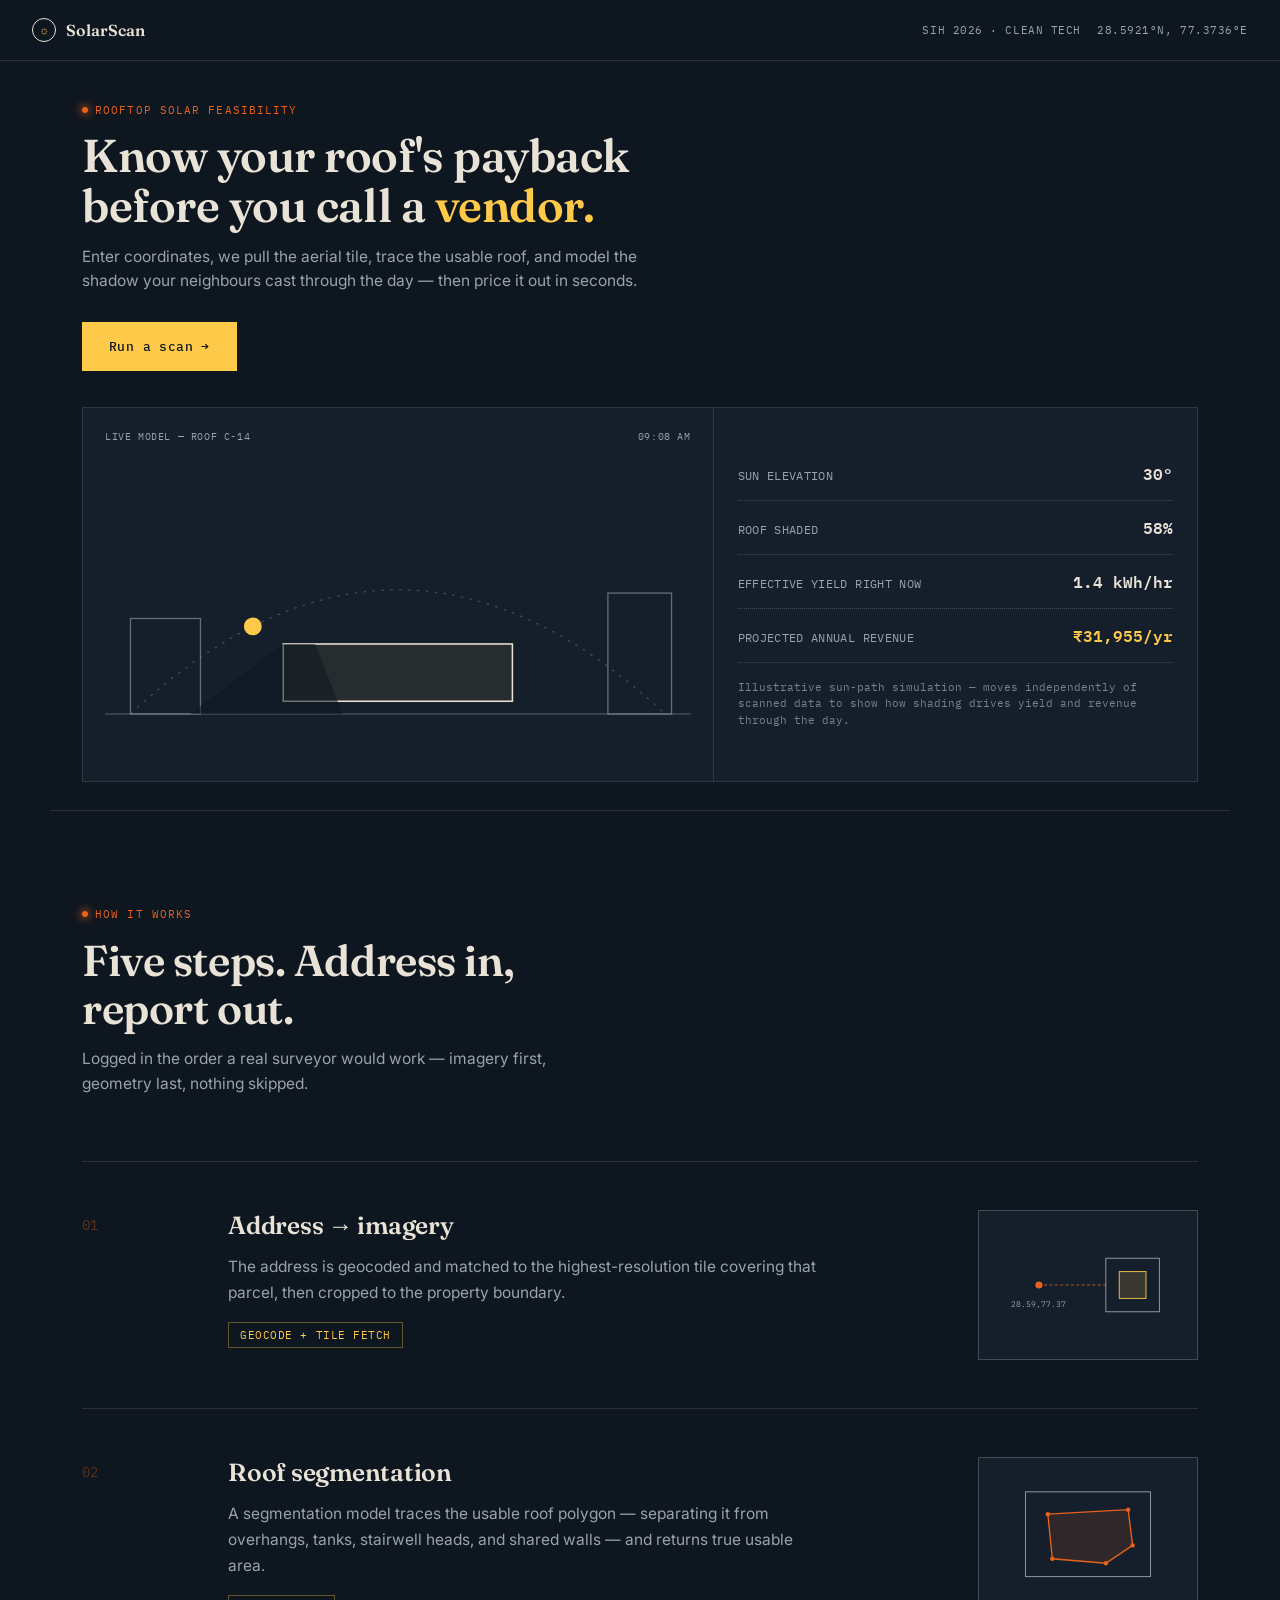
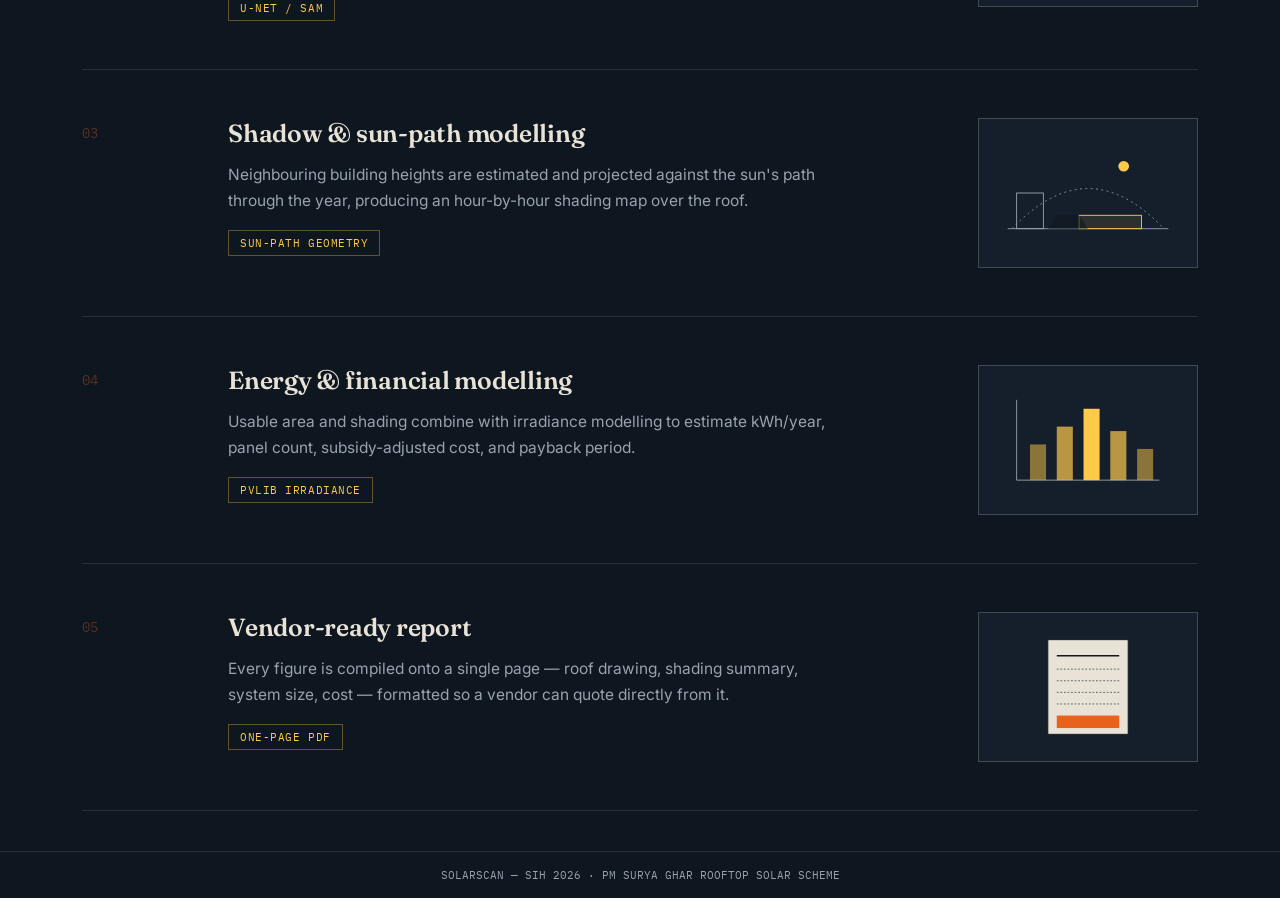
==== commit 5658e2d2: "website 1" ====
--- a/website/solarscan-showcase.html
+++ b/website/solarscan-showcase.html
@@ -1,811 +1,1158 @@
 <!DOCTYPE html>
 <html lang="en">
+
 <head>
-<meta charset="UTF-8">
-<meta name="viewport" content="width=device-width, initial-scale=1.0">
-<title>SolarScan — Rooftop Solar Feasibility from Satellite Imagery</title>
-<link rel="preconnect" href="https://fonts.googleapis.com">
-<link href="https://fonts.googleapis.com/css2?family=Space+Grotesk:wght@400;500;600;700&family=Inter:wght@400;500;600&family=JetBrains+Mono:wght@400;500;600&display=swap" rel="stylesheet">
-<style>
-  :root{
-    --ink:#0B1210;
-    --panel:#122019;
-    --panel-2:#182B22;
-    --parchment:#F4EFE3;
-    --parchment-dim:#C9C4B6;
-    --amber:#FFB020;
-    --amber-dim:#8a6a2a;
-    --roof:#4A9B7F;
-    --roof-dim:#2c5b48;
-    --line: rgba(244,239,227,0.12);
-  }
-  *{box-sizing:border-box; margin:0; padding:0;}
-  html{scroll-behavior:smooth;}
-  body{
-    background:var(--ink);
-    color:var(--parchment);
-    font-family:'Inter', sans-serif;
-    overflow-x:hidden;
-    -webkit-font-smoothing:antialiased;
-  }
-  ::selection{ background:var(--amber); color:var(--ink); }
-
-  h1,h2,h3{ font-family:'Space Grotesk', sans-serif; font-weight:600; letter-spacing:-0.02em; }
-  .mono{ font-family:'JetBrains Mono', monospace; }
-
-  a{ color:inherit; }
-
-  /* ---------- utility ---------- */
-  .wrap{ max-width:1180px; margin:0 auto; padding:0 32px; }
-  .eyebrow{
-    font-family:'JetBrains Mono', monospace;
-    font-size:12px;
-    letter-spacing:0.14em;
-    text-transform:uppercase;
-    color:var(--amber);
-    display:flex;
-    align-items:center;
-    gap:10px;
-  }
-  .eyebrow::before{
-    content:'';
-    width:7px; height:7px;
-    background:var(--amber);
-    border-radius:50%;
-    display:inline-block;
-    box-shadow:0 0 8px 2px rgba(255,176,32,0.6);
-  }
-
-  .reveal{
-    opacity:0;
-    transform:translateY(28px);
-    transition:opacity 0.9s cubic-bezier(.2,.7,.2,1), transform 0.9s cubic-bezier(.2,.7,.2,1);
-  }
-  .reveal.in{ opacity:1; transform:translateY(0); }
-  .reveal-delay-1{ transition-delay:0.1s; }
-  .reveal-delay-2{ transition-delay:0.2s; }
-  .reveal-delay-3{ transition-delay:0.3s; }
-
-  @media (prefers-reduced-motion: reduce){
-    *{ animation:none !important; transition:none !important; }
-    .reveal{ opacity:1; transform:none; }
-  }
-
-  /* ---------- nav ---------- */
-  nav{
-    position:fixed; top:0; left:0; right:0; z-index:100;
-    display:flex; align-items:center; justify-content:space-between;
-    padding:20px 32px;
-    background:linear-gradient(to bottom, rgba(11,18,16,0.9), rgba(11,18,16,0));
-    backdrop-filter:blur(2px);
-  }
-  .logo{ display:flex; align-items:center; gap:10px; font-size:15px; font-weight:600;}
-  .logo-mark{
-    width:22px; height:22px;
-    position:relative;
-  }
-  .logo-mark svg{ width:100%; height:100%; }
-  .navlinks{ display:flex; gap:28px; font-size:13px; color:var(--parchment-dim); }
-  .navlinks span{ cursor:default; transition:color 0.2s; }
-  .navlinks span:hover{ color:var(--parchment); }
-  @media (max-width:720px){ .navlinks{ display:none; } }
-
-  /* progress bar */
-  #progress{
-    position:fixed; top:0; left:0; height:2px; background:var(--amber);
-    width:0%; z-index:200; box-shadow:0 0 8px rgba(255,176,32,0.8);
-  }
-
-  /* ---------- HERO ---------- */
-  .hero{
-    min-height:100vh;
-    display:flex; flex-direction:column; justify-content:center;
-    position:relative;
-    padding:140px 32px 80px;
-    overflow:hidden;
-  }
-  .hero-grid{
-    position:absolute; inset:0;
-    background-image:
-      linear-gradient(var(--line) 1px, transparent 1px),
-      linear-gradient(90deg, var(--line) 1px, transparent 1px);
-    background-size:48px 48px;
-    mask-image: radial-gradient(ellipse 80% 60% at 50% 40%, black 40%, transparent 100%);
-    opacity:0.6;
-  }
-  .hero-inner{
-    position:relative; z-index:2;
-    max-width:1180px; margin:0 auto; width:100%;
-    display:grid; grid-template-columns:1.1fr 0.9fr; gap:60px; align-items:center;
-  }
-  @media (max-width:920px){ .hero-inner{ grid-template-columns:1fr; } }
-
-  .hero h1{
-    font-size:clamp(2.4rem, 5.2vw, 4.2rem);
-    line-height:1.03;
-    margin:18px 0 22px;
-  }
-  .hero h1 .accent{ color:var(--roof); }
-  .hero p.sub{
-    font-size:17px; color:var(--parchment-dim); max-width:480px; line-height:1.6; margin-bottom:32px;
-  }
-  .cta-row{ display:flex; gap:14px; flex-wrap:wrap; align-items:center; }
-  .btn{
-    font-family:'Space Grotesk', sans-serif;
-    font-size:14px; font-weight:600;
-    padding:14px 24px;
-    border-radius:2px;
-    border:1px solid var(--amber);
-    background:var(--amber);
-    color:var(--ink);
-    cursor:pointer;
-    transition:transform 0.2s ease, box-shadow 0.2s ease;
-    display:inline-flex; align-items:center; gap:8px;
-  }
-  .btn:hover{ transform:translateY(-2px); box-shadow:0 8px 24px rgba(255,176,32,0.25); }
-  .btn.ghost{
-    background:transparent; color:var(--parchment); border:1px solid var(--line);
-  }
-  .btn.ghost:hover{ border-color:var(--parchment-dim); box-shadow:none; }
-
-  /* satellite scan visual */
-  .scan-card{
-    position:relative;
-    aspect-ratio:1/1;
-    background:radial-gradient(circle at 30% 20%, #1c2e26, #0d1712 70%);
-    border:1px solid var(--line);
-    border-radius:4px;
-    overflow:hidden;
-  }
-  .scan-card svg{ width:100%; height:100%; display:block; }
-  .scan-hud{
-    position:absolute; top:14px; left:14px; right:14px;
-    display:flex; justify-content:space-between;
-    font-family:'JetBrains Mono', monospace;
-    font-size:10px; color:var(--roof); letter-spacing:0.05em;
-    z-index:5;
-  }
-  .scan-hud .r{ text-align:right; color:var(--amber); }
-
-  .roof-poly{
-    fill:rgba(74,155,127,0.14);
-    stroke:var(--roof);
-    stroke-width:1.6;
-    stroke-dasharray:600;
-    stroke-dashoffset:600;
-    animation:draw 2.6s 0.6s cubic-bezier(.3,.8,.3,1) forwards;
-  }
-  @keyframes draw{ to{ stroke-dashoffset:0; } }
-
-  .scanline{
-    stroke:var(--amber);
-    stroke-width:1;
-    opacity:0.85;
-    animation:scan 3.2s ease-in-out infinite;
-  }
-  @keyframes scan{
-    0%{ transform:translateY(-40px); opacity:0;}
-    10%{ opacity:0.9;}
-    50%{ transform:translateY(220px); opacity:0.9;}
-    90%{ opacity:0;}
-    100%{ transform:translateY(240px); opacity:0;}
-  }
-
-  .grain-blip{
-    fill:var(--amber);
-    animation:blip 2s ease-in-out infinite;
-  }
-  @keyframes blip{ 0%,100%{ opacity:0.2; } 50%{ opacity:1; } }
-
-  /* scroll cue */
-  .scrollcue{
-    position:absolute; bottom:28px; left:50%; transform:translateX(-50%);
-    font-family:'JetBrains Mono', monospace; font-size:11px; color:var(--parchment-dim);
-    display:flex; flex-direction:column; align-items:center; gap:8px;
-    letter-spacing:0.1em;
-  }
-  .scrollcue .line{ width:1px; height:28px; background:linear-gradient(var(--parchment-dim), transparent); animation:pulse-line 1.8s ease-in-out infinite; }
-  @keyframes pulse-line{ 0%,100%{ opacity:0.3;} 50%{ opacity:1;} }
-
-  /* ---------- SECTION BASE ---------- */
-  section{ position:relative; padding:130px 0; }
-  .section-head{ max-width:640px; margin-bottom:64px; }
-  .section-head h2{ font-size:clamp(1.8rem,3.4vw,2.6rem); margin-top:14px; }
-  .section-head p{ color:var(--parchment-dim); margin-top:16px; font-size:16px; line-height:1.6; }
-
-  .hr{ height:1px; background:var(--line); width:100%; }
-
-  /* ---------- PROBLEM ---------- */
-  .problem{ background:var(--panel); }
-  .problem-grid{ display:grid; grid-template-columns:1fr 1fr; gap:60px; align-items:center; }
-  @media (max-width:860px){ .problem-grid{ grid-template-columns:1fr; } }
-  .stat-block{ display:flex; flex-direction:column; gap:28px; }
-  .stat{ display:flex; align-items:baseline; gap:14px; border-bottom:1px solid var(--line); padding-bottom:18px; }
-  .stat .num{ font-family:'Space Grotesk'; font-size:2.4rem; color:var(--amber); font-weight:700; min-width:120px; }
-  .stat .lbl{ color:var(--parchment-dim); font-size:14px; line-height:1.5; }
-
-  .quote{
-    font-family:'Space Grotesk'; font-size:1.4rem; line-height:1.5; color:var(--parchment);
-    border-left:2px solid var(--roof); padding-left:24px;
-  }
-  .quote span{ display:block; margin-top:14px; font-family:'JetBrains Mono'; font-size:12px; color:var(--roof); }
-
-  /* ---------- PIPELINE (numbered, real sequence) ---------- */
-  .pipeline{ background:var(--ink); }
-  .pipe-row{
-    display:grid; grid-template-columns:90px 1fr;
-    gap:32px;
-    padding:42px 0;
-    border-top:1px solid var(--line);
-    position:relative;
-  }
-  .pipe-row:last-child{ border-bottom:1px solid var(--line); }
-  .pipe-num{
-    font-family:'JetBrains Mono'; font-size:13px; color:var(--amber-dim);
-    padding-top:4px;
-  }
-  .pipe-row.active .pipe-num{ color:var(--amber); }
-  .pipe-body h3{ font-size:1.3rem; margin-bottom:10px; }
-  .pipe-body p{ color:var(--parchment-dim); font-size:15px; line-height:1.6; max-width:640px; }
-  .pipe-tag{
-    display:inline-block; margin-top:14px;
-    font-family:'JetBrains Mono'; font-size:11px;
-    color:var(--roof); border:1px solid var(--roof-dim); padding:4px 10px; border-radius:20px;
-    letter-spacing:0.04em;
-  }
-  .pipe-visual{
-    position:absolute; right:0; top:50%; transform:translateY(-50%);
-    width:120px; height:80px; opacity:0.5;
-  }
-  @media (max-width:760px){ .pipe-visual{ display:none; } .pipe-row{ grid-template-columns:50px 1fr; } }
-
-  /* mini sun path animation for pipeline step 3 */
-  .sunpath-mini{ width:100%; height:100%; }
-  .sun-dot{
-    fill:var(--amber);
-    offset-path: path('M10,70 Q60,-10 110,70');
-    animation: movesun 4s ease-in-out infinite;
-  }
-  @keyframes movesun{
-    0%{ offset-distance:0%; }
-    100%{ offset-distance:100%; }
-  }
-
-  /* ---------- SUN PATH FEATURE SECTION ---------- */
-  .sun-section{ background:var(--panel); overflow:hidden; }
-  .sun-grid{ display:grid; grid-template-columns:1fr 1fr; gap:60px; align-items:center; }
-  @media (max-width:900px){ .sun-grid{ grid-template-columns:1fr; } }
-  .sun-diagram{ position:relative; aspect-ratio:4/3; }
-  .sun-diagram svg{ width:100%; height:100%; }
-  .shadow-cast{
-    fill: rgba(0,0,0,0.55);
-    transition: transform 4s ease-in-out, opacity 4s ease-in-out;
-  }
-  .feature-list{ display:flex; flex-direction:column; gap:26px; margin-top:28px; }
-  .feature-item{ display:flex; gap:16px; }
-  .feature-dot{
-    width:8px; height:8px; border-radius:50%; background:var(--roof); margin-top:8px; flex-shrink:0;
-    box-shadow:0 0 10px 2px rgba(74,155,127,0.5);
-  }
-  .feature-item h4{ font-family:'Space Grotesk'; font-size:16px; margin-bottom:6px; }
-  .feature-item p{ color:var(--parchment-dim); font-size:14px; line-height:1.55; }
-
-  /* ---------- OUTPUT / PDF MOCK ---------- */
-  .output-section{ background:var(--ink); }
-  .output-grid{ display:grid; grid-template-columns:0.9fr 1.1fr; gap:64px; align-items:center; }
-  @media (max-width:900px){ .output-grid{ grid-template-columns:1fr; } }
-
-  .pdf-mock{
-    background:var(--parchment);
-    color:var(--ink);
-    border-radius:3px;
-    padding:28px;
-    width:100%;
-    max-width:380px;
-    margin:0 auto;
-    box-shadow:0 30px 80px rgba(0,0,0,0.5);
-    transform:rotate(-2deg);
-    transition:transform 0.4s ease;
-    font-family:'Inter';
-  }
-  .pdf-mock:hover{ transform:rotate(0deg) scale(1.02); }
-  .pdf-mock .pdf-head{ display:flex; justify-content:space-between; align-items:center; border-bottom:2px solid var(--ink); padding-bottom:10px; margin-bottom:16px; }
-  .pdf-mock .pdf-head b{ font-family:'Space Grotesk'; font-size:15px; }
-  .pdf-mock .pdf-head span{ font-family:'JetBrains Mono'; font-size:9px; color:#666; }
-  .pdf-row{ display:flex; justify-content:space-between; padding:9px 0; border-bottom:1px dashed #ccc; font-size:13px; }
-  .pdf-row b{ font-family:'JetBrains Mono'; font-size:13px; }
-  .pdf-foot{ margin-top:18px; background:var(--roof); color:#fff; text-align:center; padding:10px; border-radius:2px; font-family:'Space Grotesk'; font-size:12px; font-weight:600; letter-spacing:0.03em; }
-
-  .out-list{ list-style:none; display:flex; flex-direction:column; gap:22px; }
-  .out-list li{ display:flex; gap:16px; align-items:flex-start; }
-  .out-list .ic{
-    width:34px; height:34px; border:1px solid var(--roof-dim); border-radius:6px;
-    display:flex; align-items:center; justify-content:center; flex-shrink:0; color:var(--roof); font-family:'JetBrains Mono'; font-size:12px;
-  }
-  .out-list b{ font-family:'Space Grotesk'; font-size:15px; display:block; margin-bottom:4px;}
-  .out-list p{ color:var(--parchment-dim); font-size:14px; line-height:1.5; }
-
-  /* ---------- DEMO / CAMPUS ---------- */
-  .demo-section{ background:var(--panel-2); }
-  .demo-grid{ display:grid; grid-template-columns:1fr 1fr; gap:60px; align-items:center; }
-  @media (max-width:900px){ .demo-grid{ grid-template-columns:1fr; } }
-  .campus-map{
-    position:relative; aspect-ratio:1/1; background:#0d1712; border:1px solid var(--line); border-radius:4px; overflow:hidden;
-  }
-  .campus-map svg{ width:100%; height:100%; }
-  .bld{ fill:#213830; stroke:var(--line); stroke-width:1; }
-  .bld.hot{ fill:rgba(255,176,32,0.18); stroke:var(--amber); }
-  .bld.hot .pulse{ animation:none; }
-
-  .mw-counter{
-    font-family:'Space Grotesk'; font-weight:700; color:var(--amber);
-    font-size:3.4rem; line-height:1;
-  }
-  .mw-counter span{ font-size:1.4rem; margin-left:8px; color:var(--parchment-dim); font-family:'JetBrains Mono'; font-weight:400; }
-
-  /* ---------- SCALE / WARD ---------- */
-  .scale-section{ background:var(--ink); text-align:center; }
-  .scale-section .wrap{ max-width:820px; }
-  .scale-section h2{ font-size:clamp(2rem,4.4vw,3.2rem); line-height:1.15; }
-  .scale-section .accent{ color:var(--roof); }
-  .ward-grid{
-    display:grid; grid-template-columns:repeat(12,1fr); gap:5px; margin:56px auto 0; max-width:640px;
-  }
-  .ward-cell{
-    aspect-ratio:1; background:var(--panel-2); border-radius:2px;
-    animation:wardlit 3s ease-in-out infinite;
-    animation-delay:calc(var(--i) * 0.05s);
-  }
-  @keyframes wardlit{
-    0%,100%{ background:var(--panel-2); }
-    50%{ background:var(--amber); }
-  }
-
-  /* ---------- STACK STRIP ---------- */
-  .stack-strip{ background:var(--panel); padding:60px 0; overflow:hidden; }
-  .stack-track{ display:flex; gap:56px; white-space:nowrap; animation:marquee 22s linear infinite; width:max-content; }
-  .stack-track span{ font-family:'JetBrains Mono'; font-size:14px; color:var(--parchment-dim); letter-spacing:0.04em; }
-  .stack-track span b{ color:var(--roof); }
-  @keyframes marquee{ from{ transform:translateX(0);} to{ transform:translateX(-50%);} }
-
-  /* ---------- FOOTER / CTA ---------- */
-  footer{ background:var(--panel-2); padding:100px 0 50px; text-align:center; }
-  footer h2{ font-size:clamp(1.8rem,3.6vw,2.6rem); margin-bottom:20px; }
-  footer p{ color:var(--parchment-dim); max-width:480px; margin:0 auto 36px; line-height:1.6; }
-  .foot-bottom{ margin-top:80px; padding-top:24px; border-top:1px solid var(--line); display:flex; justify-content:space-between; font-size:12px; color:var(--parchment-dim); font-family:'JetBrains Mono'; }
-  @media (max-width:600px){ .foot-bottom{ flex-direction:column; gap:10px; text-align:center; } }
-</style>
+  <meta charset="UTF-8">
+  <meta name="viewport" content="width=device-width, initial-scale=1.0">
+  <title>SolarScan — Rooftop Solar Feasibility</title>
+  <link rel="preconnect" href="https://fonts.googleapis.com">
+  <link
+    href="https://fonts.googleapis.com/css2?family=Fraunces:opsz,wght@9..144,500;9..144,600;9..144,700&family=IBM+Plex+Mono:wght@400;500;600&family=Inter:wght@400;500;600&display=swap"
+    rel="stylesheet">
+  <style>
+    :root {
+      --ink: #0E1620;
+      --ink-2: #151F2B;
+      --line: rgba(232, 227, 214, 0.12);
+      --line-strong: rgba(232, 227, 214, 0.22);
+      --paper: #E8E3D6;
+      --paper-dim: #9AA3AC;
+      --flag: #E8621C;
+      --sun: #FFC94A;
+      --good: #4FB477;
+    }
+
+    * {
+      box-sizing: border-box;
+      margin: 0;
+      padding: 0;
+    }
+
+    html,
+    body {
+      height: 100%;
+    }
+
+    body {
+      background: var(--ink);
+      color: var(--paper);
+      font-family: 'Inter', sans-serif;
+      overflow-x: hidden;
+      display: flex;
+      flex-direction: column;
+    }
+
+    ::selection {
+      background: var(--flag);
+      color: var(--ink);
+    }
+
+    h1,
+    h2,
+    h3 {
+      font-family: 'Fraunces', serif;
+      font-weight: 600;
+      letter-spacing: -0.01em;
+    }
+
+    .mono {
+      font-family: 'IBM Plex Mono', monospace;
+    }
+
+    button {
+      font-family: inherit;
+    }
+
+    @media (prefers-reduced-motion: reduce) {
+      * {
+        animation: none !important;
+        transition: none !important;
+      }
+    }
+
+    /* ---------- 1. TOP BAR ---------- */
+    header {
+      display: flex;
+      align-items: center;
+      justify-content: space-between;
+      padding: 18px 32px;
+      border-bottom: 1px solid var(--line);
+      flex-shrink: 0;
+    }
+
+    .brand {
+      display: flex;
+      align-items: center;
+      gap: 10px;
+      font-family: 'Fraunces';
+      font-weight: 600;
+      font-size: 16px;
+    }
+
+    .brand .stamp {
+      width: 24px;
+      height: 24px;
+      border: 1.4px solid var(--paper);
+      border-radius: 50%;
+      display: flex;
+      align-items: center;
+      justify-content: center;
+      font-size: 11px;
+      color: var(--sun);
+    }
+
+    .top-meta {
+      font-family: 'IBM Plex Mono';
+      font-size: 11px;
+      color: var(--paper-dim);
+      letter-spacing: 0.05em;
+      display: flex;
+      gap: 16px;
+    }
+
+    @media (max-width:640px) {
+      .top-meta {
+        display: none;
+      }
+    }
+
+    /* ---------- MAIN ---------- */
+    main {
+      flex: 1;
+      display: flex;
+      flex-direction: column;
+      justify-content: center;
+      padding: 36px 32px 28px;
+      max-width: 1180px;
+      margin: 0 auto;
+      width: 100%;
+    }
+
+    /* ---------- 2. TITLE + DESC ---------- */
+    .intro {
+      max-width: 640px;
+      margin-bottom: 28px;
+    }
+
+    .tag {
+      font-family: 'IBM Plex Mono';
+      font-size: 11px;
+      letter-spacing: 0.1em;
+      color: var(--flag);
+      display: inline-flex;
+      align-items: center;
+      gap: 7px;
+      margin-bottom: 14px;
+    }
+
+    .tag::before {
+      content: '';
+      width: 6px;
+      height: 6px;
+      border-radius: 50%;
+      background: var(--flag);
+      box-shadow: 0 0 8px 2px rgba(232, 98, 28, 0.6);
+    }
+
+    .intro h1 {
+      font-size: clamp(1.9rem, 3.6vw, 2.9rem);
+      line-height: 1.08;
+      margin-bottom: 14px;
+    }
+
+    .intro h1 em {
+      font-style: normal;
+      color: var(--sun);
+    }
+
+    .intro p {
+      color: var(--paper-dim);
+      font-size: 15.5px;
+      line-height: 1.6;
+      max-width: 560px;
+    }
+
+    /* ---------- 3. RUN SCAN BUTTON ---------- */
+    .btn {
+      font-family: 'IBM Plex Mono';
+      font-size: 13px;
+      letter-spacing: 0.03em;
+      font-weight: 500;
+      padding: 15px 26px;
+      border: 1.4px solid var(--sun);
+      background: var(--sun);
+      color: var(--ink);
+      cursor: pointer;
+      transition: transform .18s ease, box-shadow .18s ease;
+      display: inline-flex;
+      align-items: center;
+      gap: 10px;
+    }
+
+    .btn:hover {
+      transform: translateY(-2px);
+      box-shadow: 0 10px 26px rgba(255, 201, 74, 0.22);
+    }
+
+    .btn.ghost {
+      background: transparent;
+      color: var(--paper);
+      border-color: var(--line-strong);
+    }
+
+    .btn.ghost:hover {
+      box-shadow: none;
+      border-color: var(--paper-dim);
+    }
+
+    .cta-row {
+      display: flex;
+      gap: 14px;
+      margin-bottom: 36px;
+      flex-wrap: wrap;
+    }
+
+    /* ---------- 4. SUN / SHADOW / COST ANIMATION ---------- */
+    .stage {
+      border: 1px solid var(--line);
+      background: var(--ink-2);
+      display: grid;
+      grid-template-columns: 1.3fr 1fr;
+      overflow: hidden;
+    }
+
+    @media (max-width:820px) {
+      .stage {
+        grid-template-columns: 1fr;
+      }
+    }
+
+    .stage-visual {
+      position: relative;
+      padding: 22px;
+    }
+
+    .stage-visual svg {
+      width: 100%;
+      height: auto;
+      display: block;
+    }
+
+    .stage-label {
+      font-family: 'IBM Plex Mono';
+      font-size: 10px;
+      color: var(--paper-dim);
+      letter-spacing: 0.06em;
+      margin-bottom: 10px;
+      display: flex;
+      justify-content: space-between;
+    }
+
+    .sun-path-guide {
+      stroke: var(--line-strong);
+      stroke-width: 1;
+      fill: none;
+      stroke-dasharray: 2 5;
+    }
+
+    .shadow-poly {
+      fill: rgba(14, 22, 32, 0.55);
+      transition: transform 0.1s linear;
+    }
+
+    .roof-block {
+      fill: rgba(255, 201, 74, 0.08);
+      stroke: var(--paper);
+      stroke-width: 1.2;
+    }
+
+    .ground-line {
+      stroke: var(--line-strong);
+      stroke-width: 1.2;
+    }
+
+    .obstruction {
+      fill: none;
+      stroke: var(--paper-dim);
+      stroke-width: 1;
+      opacity: 0.6;
+    }
+
+    .stage-data {
+      border-left: 1px solid var(--line);
+      padding: 22px 24px;
+      display: flex;
+      flex-direction: column;
+      justify-content: center;
+      gap: 0;
+    }
+
+    @media (max-width:820px) {
+      .stage-data {
+        border-left: none;
+        border-top: 1px solid var(--line);
+      }
+    }
+
+    .readout {
+      display: flex;
+      justify-content: space-between;
+      align-items: baseline;
+      padding: 13px 0;
+      border-bottom: 1px dotted var(--line-strong);
+    }
+
+    .readout:first-child {
+      padding-top: 0;
+    }
+
+    .readout .rl {
+      font-family: 'IBM Plex Mono';
+      font-size: 11.5px;
+      color: var(--paper-dim);
+      letter-spacing: 0.03em;
+    }
+
+    .readout .rv {
+      font-family: 'IBM Plex Mono';
+      font-size: 16px;
+      font-weight: 600;
+      color: var(--paper);
+      transition: color 0.3s ease;
+    }
+
+    .readout .rv.up {
+      color: var(--good);
+    }
+
+    .readout .rv.flag {
+      color: var(--sun);
+    }
+
+    .stage-note {
+      font-family: 'IBM Plex Mono';
+      font-size: 10.5px;
+      color: var(--paper-dim);
+      margin-top: 16px;
+      line-height: 1.6;
+      opacity: 0.75;
+    }
+
+    /* ---------- SCAN MODAL ---------- */
+    .modal-backdrop {
+      position: fixed;
+      inset: 0;
+      background: rgba(6, 10, 15, 0.72);
+      display: none;
+      align-items: center;
+      justify-content: center;
+      z-index: 300;
+      padding: 20px;
+      backdrop-filter: blur(2px);
+    }
+
+    .modal-backdrop.open {
+      display: flex;
+    }
+
+    .modal {
+      background: var(--ink-2);
+      border: 1px solid var(--line-strong);
+      max-width: 620px;
+      width: 100%;
+      max-height: 88vh;
+      overflow-y: auto;
+      box-shadow: 0 30px 80px rgba(0, 0, 0, 0.5);
+    }
+
+    .modal-head {
+      display: flex;
+      justify-content: space-between;
+      align-items: center;
+      padding: 18px 22px;
+      border-bottom: 1px solid var(--line);
+      position: sticky;
+      top: 0;
+      background: var(--ink-2);
+      z-index: 2;
+    }
+
+    .modal-head h3 {
+      font-size: 1.15rem;
+    }
+
+    .modal-close {
+      font-family: 'IBM Plex Mono';
+      font-size: 11px;
+      cursor: pointer;
+      color: var(--paper-dim);
+      background: none;
+      border: none;
+    }
+
+    .modal-close:hover {
+      color: var(--flag);
+    }
+
+    .modal-body {
+      padding: 22px;
+    }
+
+    .field-row {
+      display: grid;
+      grid-template-columns: 1fr 1fr;
+      gap: 12px;
+      margin-bottom: 14px;
+    }
+
+    .field {
+      display: flex;
+      flex-direction: column;
+      gap: 6px;
+    }
+
+    .field label {
+      font-family: 'IBM Plex Mono';
+      font-size: 10px;
+      letter-spacing: 0.05em;
+      color: var(--paper-dim);
+      text-transform: uppercase;
+    }
+
+    .field input {
+      font-family: 'IBM Plex Mono';
+      font-size: 13px;
+      padding: 10px 12px;
+      border: 1px solid var(--line-strong);
+      background: var(--ink);
+      color: var(--paper);
+    }
+
+    .field input:focus {
+      outline: 2px solid var(--flag);
+      outline-offset: 1px;
+      border-color: var(--flag);
+    }
+
+    .modal-actions {
+      display: flex;
+      gap: 10px;
+      margin-bottom: 6px;
+    }
+
+    .scan-status {
+      margin-top: 14px;
+      font-family: 'IBM Plex Mono';
+      font-size: 12px;
+      color: var(--paper-dim);
+      min-height: 18px;
+    }
+
+    .scan-status.error {
+      color: var(--flag);
+    }
+
+    .scan-status.ok {
+      color: var(--good);
+    }
+
+    /* imagery + polygon overlay */
+    .imagery-frame {
+      position: relative;
+      margin-top: 18px;
+      border: 1px solid var(--line-strong);
+      background: var(--ink);
+      display: none;
+      overflow: hidden;
+    }
+
+    .imagery-frame.show {
+      display: block;
+    }
+
+    .imagery-frame img {
+      width: 100%;
+      display: block;
+    }
+
+    .imagery-frame svg {
+      position: absolute;
+      inset: 0;
+      width: 100%;
+      height: 100%;
+    }
+
+    .roof-outline {
+      fill: rgba(232, 98, 28, 0.1);
+      stroke: var(--flag);
+      stroke-width: 2;
+      stroke-dasharray: 1000;
+      stroke-dashoffset: 1000;
+    }
+
+    .roof-outline.draw {
+      animation: draw 1.8s cubic-bezier(.3, .8, .3, 1) forwards;
+    }
+
+    @keyframes draw {
+      to {
+        stroke-dashoffset: 0;
+      }
+    }
+
+    .roof-vertex {
+      fill: var(--flag);
+      opacity: 0;
+    }
+
+    .roof-vertex.draw {
+      animation: vertexpop 0.3s ease forwards;
+    }
+
+    @keyframes vertexpop {
+      to {
+        opacity: 1;
+      }
+    }
+
+    .imagery-caption {
+      font-family: 'IBM Plex Mono';
+      font-size: 10px;
+      color: var(--paper-dim);
+      padding: 8px 2px 0;
+    }
+
+    .calc-grid {
+      margin-top: 20px;
+      display: none;
+    }
+
+    .calc-grid.show {
+      display: block;
+    }
+
+    .calc-row {
+      display: flex;
+      justify-content: space-between;
+      padding: 11px 0;
+      border-bottom: 1px dotted var(--line-strong);
+      font-size: 13.5px;
+      opacity: 0;
+      transform: translateY(6px);
+      animation: calcin 0.5s ease forwards;
+    }
+
+    .calc-row:first-child {
+      border-top: 1px solid var(--line-strong);
+    }
+
+    .calc-row .cl {
+      color: var(--paper-dim);
+    }
+
+    .calc-row .cv {
+      font-family: 'IBM Plex Mono';
+      font-weight: 600;
+      color: var(--paper);
+    }
+
+    .calc-row .cv.hero {
+      color: var(--sun);
+    }
+
+    @keyframes calcin {
+      to {
+        opacity: 1;
+        transform: translateY(0);
+      }
+    }
+
+    .modal-note {
+      font-family: 'IBM Plex Mono';
+      font-size: 10.5px;
+      color: var(--paper-dim);
+      margin-top: 18px;
+      line-height: 1.6;
+      opacity: 0.7;
+    }
+
+    footer {
+      text-align: center;
+      padding: 16px;
+      border-top: 1px solid var(--line);
+      font-family: 'IBM Plex Mono';
+      font-size: 10.5px;
+      color: var(--paper-dim);
+      flex-shrink: 0;
+    }
+
+    #progress {
+      position: fixed;
+      top: 0;
+      left: 0;
+      height: 2px;
+      background: var(--flag);
+      width: 0%;
+      z-index: 400;
+      box-shadow: 0 0 8px rgba(232, 98, 28, 0.6);
+    }
+
+    /* ---------- HOW IT WORKS (5 entries, full scroll section) ---------- */
+    .log-section {
+      border-top: 1px solid var(--line);
+      padding: 90px 32px 40px;
+      max-width: 1180px;
+      margin: 0 auto;
+      width: 100%;
+    }
+
+    .log-head {
+      max-width: 640px;
+      margin-bottom: 64px;
+    }
+
+    .log-head .tag {
+      margin-bottom: 16px;
+    }
+
+    .log-head h2 {
+      font-size: clamp(1.9rem, 3.4vw, 2.7rem);
+      line-height: 1.12;
+      margin-bottom: 14px;
+    }
+
+    .log-head p {
+      color: var(--paper-dim);
+      font-size: 15.5px;
+      line-height: 1.6;
+      max-width: 520px;
+    }
+
+    .log-row {
+      display: grid;
+      grid-template-columns: 110px 1fr 220px;
+      gap: 36px;
+      padding: 48px 0;
+      border-top: 1px solid var(--line);
+      align-items: start;
+      opacity: 0;
+      transform: translateY(28px);
+      transition: opacity 0.8s cubic-bezier(.2, .7, .2, 1), transform 0.8s cubic-bezier(.2, .7, .2, 1);
+    }
+
+    .log-row.in {
+      opacity: 1;
+      transform: translateY(0);
+    }
+
+    .log-row:last-child {
+      border-bottom: 1px solid var(--line);
+    }
+
+    @media (max-width:820px) {
+      .log-row {
+        grid-template-columns: 56px 1fr;
+      }
+    }
+
+    .log-row .step {
+      font-family: 'IBM Plex Mono';
+      font-size: 14px;
+      color: rgba(232, 98, 28, 0.35);
+      padding-top: 6px;
+      letter-spacing: 0.02em;
+      transition: color 0.4s ease;
+    }
+
+    .log-row.active .step {
+      color: var(--flag);
+    }
+
+    .log-row .body h3 {
+      font-size: 1.55rem;
+      margin-bottom: 14px;
+    }
+
+    .log-row .body p {
+      color: var(--paper-dim);
+      font-size: 15.5px;
+      line-height: 1.68;
+      max-width: 600px;
+    }
+
+    .log-row .visual {
+      border: 1px solid var(--line-strong);
+      background: var(--ink-2);
+      padding: 16px;
+      height: 150px;
+      display: flex;
+      align-items: center;
+      justify-content: center;
+    }
+
+    .log-row .visual svg {
+      width: 100%;
+      height: 100%;
+    }
+
+    @media (max-width:820px) {
+      .log-row .visual {
+        grid-column: 2/-1;
+        margin-top: 6px;
+      }
+    }
+
+    @media (max-width:560px) {
+      .log-row .visual {
+        grid-column: 1/-1;
+      }
+    }
+
+    .log-row .method-tag {
+      display: inline-block;
+      margin-top: 16px;
+      font-family: 'IBM Plex Mono';
+      font-size: 11px;
+      letter-spacing: 0.05em;
+      color: var(--sun);
+      border: 1px solid rgba(255, 201, 74, 0.35);
+      padding: 5px 11px;
+    }
+  </style>
 </head>
+
 <body>
-
-<div id="progress"></div>
-
-<nav>
-  <div class="logo">
-    <div class="logo-mark">
-      <svg viewBox="0 0 24 24" fill="none">
-        <rect x="3" y="3" width="18" height="18" rx="2" stroke="#4A9B7F" stroke-width="1.4"/>
-        <circle cx="12" cy="12" r="3.2" fill="#FFB020"/>
-      </svg>
+  <div id="progress"></div>
+
+  <!-- ================= 1. TOP BAR ================= -->
+  <header>
+    <div class="brand">
+      <div class="stamp">☼</div>SolarScan
     </div>
-    SolarScan
-  </div>
-  <div class="navlinks">
-    <span>Problem</span>
-    <span>Pipeline</span>
-    <span>Sun-Path</span>
-    <span>Output</span>
-    <span>Demo</span>
-    <span>Scale</span>
-  </div>
-</nav>
-
-<!-- ================= HERO ================= -->
-<section class="hero">
-  <div class="hero-grid"></div>
-  <div class="hero-inner">
-    <div>
-      <div class="eyebrow mono">SMART INDIA HACKATHON 2026 · CLEAN TECH</div>
-      <h1>Every rooftop already<br>knows if it's <span class="accent">worth it.</span><br>We just read it.</h1>
-      <p class="sub">Type an address. We pull satellite imagery, segment your usable roof, model shadows from your neighbours' buildings, and hand you a one-page report a solar vendor will actually accept — no site visit required.</p>
-      <div class="cta-row">
-        <button class="btn">Run a scan <span>→</span></button>
-        <button class="btn ghost">See the pipeline</button>
-      </div>
+    <div class="top-meta">
+      <span>SIH 2026 · CLEAN TECH</span>
+      <span id="clockMeta">28.5921°N, 77.3736°E</span>
     </div>
-
-    <div class="scan-card">
-      <div class="scan-hud">
-        <div>LAT 28.5921° N<br>LON 77.3736° E</div>
-        <div class="r">JSS NOIDA · BLOCK&nbsp;C<br>RES 0.3M/PX</div>
-      </div>
-      <svg viewBox="0 0 320 320" preserveAspectRatio="xMidYMid slice">
-        <defs>
-          <pattern id="grain" width="8" height="8" patternUnits="userSpaceOnUse">
-            <rect width="8" height="8" fill="#0f1a15"/>
-            <rect width="1" height="1" fill="#182a22"/>
-          </pattern>
-        </defs>
-        <rect width="320" height="320" fill="url(#grain)"/>
-        <!-- fake building blocks -->
-        <rect x="20" y="30" width="70" height="50" fill="#16261f" stroke="#233a30"/>
-        <rect x="230" y="20" width="60" height="70" fill="#16261f" stroke="#233a30"/>
-        <rect x="20" y="230" width="80" height="60" fill="#16261f" stroke="#233a30"/>
-        <rect x="220" y="220" width="70" height="70" fill="#16261f" stroke="#233a30"/>
-        <!-- main roof polygon segmentation -->
-        <polygon class="roof-poly" points="95,95 230,90 240,175 205,230 110,220 85,160" />
-        <!-- corner blips -->
-        <circle class="grain-blip" cx="95" cy="95" r="3" />
-        <circle class="grain-blip" cx="230" cy="90" r="3" style="animation-delay:0.3s"/>
-        <circle class="grain-blip" cx="240" cy="175" r="3" style="animation-delay:0.6s"/>
-        <circle class="grain-blip" cx="205" cy="230" r="3" style="animation-delay:0.9s"/>
-        <circle class="grain-blip" cx="110" cy="220" r="3" style="animation-delay:1.2s"/>
-        <circle class="grain-blip" cx="85" cy="160" r="3" style="animation-delay:1.5s"/>
-        <!-- scanline sweep -->
-        <line class="scanline" x1="0" y1="0" x2="320" y2="0" />
-      </svg>
+  </header>
+
+  <main>
+    <!-- ================= 2. TITLE + DESCRIPTION ================= -->
+    <div class="intro">
+      <div class="tag">ROOFTOP SOLAR FEASIBILITY</div>
+      <h1>Know your roof's payback<br>before you call a <em>vendor.</em></h1>
+      <p>Enter coordinates, we pull the aerial tile, trace the usable roof, and model the shadow your neighbours cast
+        through the day — then price it out in seconds.</p>
+    </div>
+
+    <!-- ================= 3. RUN SCAN BUTTON ================= -->
+    <div class="cta-row">
+      <button class="btn" id="openScanBtn">Run a scan →</button>
+    </div>
+
+    <!-- ================= 4. SUN / SHADOW / COST STAGE ================= -->
+    <div class="stage">
+      <div class="stage-visual">
+        <div class="stage-label"><span>LIVE MODEL — ROOF C-14</span><span id="sunTimeLabel">09:00</span></div>
+        <svg viewBox="0 0 460 240" preserveAspectRatio="xMidYMid meet">
+          <path class="sun-path-guide" d="M20,205 Q230,10 440,205" />
+          <line class="ground-line" x1="0" y1="205" x2="460" y2="205" />
+
+          <rect class="obstruction" x="20" y="130" width="55" height="75" />
+          <rect class="obstruction" x="395" y="110" width="50" height="95" />
+
+          <rect class="roof-block" x="140" y="150" width="180" height="45" />
+
+          <polygon id="liveShadow" class="shadow-poly" points="75,205 190,205 165,150 140,150" />
+
+          <circle id="liveSun" r="7" fill="var(--sun)" />
+        </svg>
+      </div>
+
+      <div class="stage-data">
+        <div class="readout">
+          <span class="rl">SUN ELEVATION</span>
+          <span class="rv" id="rvElevation">14°</span>
+        </div>
+        <div class="readout">
+          <span class="rl">ROOF SHADED</span>
+          <span class="rv" id="rvShaded">38%</span>
+        </div>
+        <div class="readout">
+          <span class="rl">EFFECTIVE YIELD RIGHT NOW</span>
+          <span class="rv" id="rvYield">3.1 kWh/hr</span>
+        </div>
+        <div class="readout">
+          <span class="rl">PROJECTED ANNUAL REVENUE</span>
+          <span class="rv flag" id="rvRevenue">₹41,200/yr</span>
+        </div>
+        <div class="stage-note">Illustrative sun-path simulation — moves independently of scanned data to show how
+          shading drives yield and revenue through the day.</div>
+      </div>
+    </div>
+  </main>
+
+  <!-- ================= HOW IT WORKS (5 entries) ================= -->
+  <div class="log-section">
+    <div class="log-head">
+      <div class="tag">HOW IT WORKS</div>
+      <h2>Five steps. Address in,<br>report out.</h2>
+      <p>Logged in the order a real surveyor would work — imagery first, geometry last, nothing skipped.</p>
+    </div>
+
+    <div class="log-row" data-row>
+      <div class="step">01</div>
+      <div class="body">
+        <h3>Address → imagery</h3>
+        <p>The address is geocoded and matched to the highest-resolution tile covering that parcel, then cropped to the
+          property boundary.</p>
+        <span class="method-tag">GEOCODE + TILE FETCH</span>
+      </div>
+      <div class="visual">
+        <svg viewBox="0 0 200 130">
+          <circle cx="45" cy="65" r="4" fill="#E8621C" />
+          <path d="M45,65 L120,65" stroke="#E8621C" stroke-width="1" stroke-dasharray="3 3" />
+          <rect x="120" y="35" width="60" height="60" fill="none" stroke="#9AA3AC" stroke-width="1" />
+          <rect x="135" y="50" width="30" height="30" fill="rgba(255,201,74,0.15)" stroke="#FFC94A" stroke-width="1" />
+          <text x="45" y="90" fill="#9AA3AC" font-family="IBM Plex Mono" font-size="9"
+            text-anchor="middle">28.59,77.37</text>
+        </svg>
+      </div>
+    </div>
+
+    <div class="log-row" data-row>
+      <div class="step">02</div>
+      <div class="body">
+        <h3>Roof segmentation</h3>
+        <p>A segmentation model traces the usable roof polygon — separating it from overhangs, tanks, stairwell heads,
+          and shared walls — and returns true usable area.</p>
+        <span class="method-tag">U-NET / SAM</span>
+      </div>
+      <div class="visual">
+        <svg viewBox="0 0 200 130">
+          <rect x="30" y="20" width="140" height="95" fill="#151F2B" stroke="#9AA3AC" stroke-width="1" />
+          <polygon points="55,45 145,40 150,80 120,100 60,95" fill="rgba(232,98,28,0.12)" stroke="#E8621C"
+            stroke-width="1.5" />
+          <circle cx="55" cy="45" r="2.5" fill="#E8621C" />
+          <circle cx="145" cy="40" r="2.5" fill="#E8621C" />
+          <circle cx="150" cy="80" r="2.5" fill="#E8621C" />
+          <circle cx="120" cy="100" r="2.5" fill="#E8621C" />
+          <circle cx="60" cy="95" r="2.5" fill="#E8621C" />
+        </svg>
+      </div>
+    </div>
+
+    <div class="log-row" data-row>
+      <div class="step">03</div>
+      <div class="body">
+        <h3>Shadow &amp; sun-path modelling</h3>
+        <p>Neighbouring building heights are estimated and projected against the sun's path through the year, producing
+          an hour-by-hour shading map over the roof.</p>
+        <span class="method-tag">SUN-PATH GEOMETRY</span>
+      </div>
+      <div class="visual">
+        <svg viewBox="0 0 200 130">
+          <path d="M15,105 Q100,15 185,105" stroke="#9AA3AC" stroke-width="1" fill="none" stroke-dasharray="2 4" />
+          <line x1="10" y1="105" x2="190" y2="105" stroke="#9AA3AC" stroke-width="1" />
+          <rect x="20" y="65" width="30" height="40" fill="none" stroke="#9AA3AC" stroke-width="1" />
+          <rect x="90" y="90" width="70" height="15" fill="rgba(255,201,74,0.1)" stroke="#FFC94A" stroke-width="1" />
+          <polygon points="55,105 100,105 90,90 65,90" fill="rgba(14,22,32,0.6)" />
+          <circle cx="140" cy="35" r="6" fill="#FFC94A" />
+        </svg>
+      </div>
+    </div>
+
+    <div class="log-row" data-row>
+      <div class="step">04</div>
+      <div class="body">
+        <h3>Energy &amp; financial modelling</h3>
+        <p>Usable area and shading combine with irradiance modelling to estimate kWh/year, panel count, subsidy-adjusted
+          cost, and payback period.</p>
+        <span class="method-tag">PVLIB IRRADIANCE</span>
+      </div>
+      <div class="visual">
+        <svg viewBox="0 0 200 130">
+          <line x1="20" y1="110" x2="20" y2="20" stroke="#9AA3AC" stroke-width="1" />
+          <line x1="20" y1="110" x2="180" y2="110" stroke="#9AA3AC" stroke-width="1" />
+          <rect x="35" y="70" width="18" height="40" fill="rgba(255,201,74,0.5)" />
+          <rect x="65" y="50" width="18" height="60" fill="rgba(255,201,74,0.7)" />
+          <rect x="95" y="30" width="18" height="80" fill="#FFC94A" />
+          <rect x="125" y="55" width="18" height="55" fill="rgba(255,201,74,0.7)" />
+          <rect x="155" y="75" width="18" height="35" fill="rgba(255,201,74,0.5)" />
+        </svg>
+      </div>
+    </div>
+
+    <div class="log-row" data-row>
+      <div class="step">05</div>
+      <div class="body">
+        <h3>Vendor-ready report</h3>
+        <p>Every figure is compiled onto a single page — roof drawing, shading summary, system size, cost — formatted so
+          a vendor can quote directly from it.</p>
+        <span class="method-tag">ONE-PAGE PDF</span>
+      </div>
+      <div class="visual">
+        <svg viewBox="0 0 200 130">
+          <rect x="55" y="12" width="90" height="106" fill="#E8E3D6" stroke="#0E1620" stroke-width="1" />
+          <line x1="65" y1="30" x2="135" y2="30" stroke="#0E1620" stroke-width="1.5" />
+          <line x1="65" y1="45" x2="135" y2="45" stroke="#0E1620" stroke-width="0.7" stroke-dasharray="2 2" />
+          <line x1="65" y1="58" x2="135" y2="58" stroke="#0E1620" stroke-width="0.7" stroke-dasharray="2 2" />
+          <line x1="65" y1="71" x2="135" y2="71" stroke="#0E1620" stroke-width="0.7" stroke-dasharray="2 2" />
+          <line x1="65" y1="84" x2="135" y2="84" stroke="#0E1620" stroke-width="0.7" stroke-dasharray="2 2" />
+          <rect x="65" y="97" width="70" height="14" fill="#E8621C" />
+        </svg>
+      </div>
     </div>
   </div>
 
-  <div class="scrollcue">
-    <span>SCROLL</span>
-    <div class="line"></div>
-  </div>
-</section>
-
-<!-- ================= PROBLEM ================= -->
-<section class="problem">
-  <div class="wrap">
-    <div class="section-head reveal">
-      <div class="eyebrow">THE PROBLEM</div>
-      <h2>PM Surya Ghar made subsidies easy.<br>It didn't make the decision easy.</h2>
-    </div>
-
-    <div class="problem-grid">
-      <div class="stat-block">
-        <div class="stat reveal reveal-delay-1">
-          <div class="num">₹4–8k</div>
-          <div class="lbl">typical cost of a paid rooftop site survey before a homeowner even knows if solar is viable.</div>
+  <footer>SOLARSCAN — SIH 2026 · PM SURYA GHAR ROOFTOP SOLAR SCHEME</footer>
+
+  <!-- ================= SCAN MODAL ================= -->
+  <div class="modal-backdrop" id="scanBackdrop">
+    <div class="modal">
+      <div class="modal-head">
+        <h3>Run a scan</h3>
+        <button class="modal-close" id="closeScanBtn">CLOSE ✕</button>
+      </div>
+      <div class="modal-body">
+        <div class="field-row">
+          <div class="field">
+            <label for="scanLat">Latitude</label>
+            <input type="text" id="scanLat" value="28.5921">
+          </div>
+          <div class="field">
+            <label for="scanLon">Longitude</label>
+            <input type="text" id="scanLon" value="77.3736">
+          </div>
         </div>
-        <div class="stat reveal reveal-delay-2">
-          <div class="num">2–4 wks</div>
-          <div class="lbl">average wait time for a vendor visit — long enough that most households simply give up.</div>
+
+        <div class="modal-actions">
+          <button class="btn" id="runScanBtn">Fetch &amp; analyze</button>
+          <button class="btn ghost" id="cancelScanBtn">Cancel</button>
         </div>
-        <div class="stat reveal reveal-delay-3">
-          <div class="num">1 roof</div>
-          <div class="lbl">at a time. There's no way for a ward officer or DISCOM to see potential across a whole neighbourhood.</div>
+
+        <div class="scan-status" id="scanStatus"></div>
+
+        <div class="imagery-frame" id="imageryFrame">
+          <img id="scanImg" alt="Fetched aerial tile">
+          <svg id="overlaySvg" viewBox="0 0 300 300" preserveAspectRatio="none"></svg>
         </div>
-      </div>
-
-      <div class="quote reveal reveal-delay-2">
-        "Can I actually recover the cost, or is this just a subsidy scheme I can't use?"
-        <span>— every household staring at a PM Surya Ghar ad, unanswered</span>
+        <div class="imagery-caption" id="imageryCaption"></div>
+
+        <div class="calc-grid" id="calcGrid"></div>
+
+        <div class="modal-note">Imagery and roof outline are from the live tile-fetch API. Area, yield, cost, and
+          payback below are illustrative estimates pending the segmentation and irradiance modelling stages — not yet
+          computed from the traced polygon.</div>
       </div>
     </div>
   </div>
-</section>
-
-<!-- ================= PIPELINE ================= -->
-<section class="pipeline">
-  <div class="wrap">
-    <div class="section-head reveal">
-      <div class="eyebrow">HOW IT WORKS</div>
-      <h2>Address in. Feasibility report out.</h2>
-      <p>Five stages, fully automated, running on the same imagery a vendor would eventually collect by hand.</p>
-    </div>
-
-    <div class="pipe-row reveal">
-      <div class="pipe-num">01</div>
-      <div class="pipe-body">
-        <h3>Address → Imagery</h3>
-        <p>The address is geocoded and matched to the highest-resolution satellite / aerial tile available for that footprint, cropped to the parcel boundary.</p>
-        <span class="pipe-tag">geocoding + tile fetch</span>
-      </div>
-    </div>
-
-    <div class="pipe-row reveal">
-      <div class="pipe-num">02</div>
-      <div class="pipe-body">
-        <h3>Roof segmentation</h3>
-        <p>A segmentation model traces the usable roof polygon — separating flat roof from overhangs, water tanks, stairwell heads, and shared walls — then computes true usable area in m².</p>
-        <span class="pipe-tag">U-Net / SAM</span>
-      </div>
-    </div>
-
-    <div class="pipe-row reveal">
-      <div class="pipe-num">03</div>
-      <div class="pipe-body">
-        <h3>Shadow &amp; sun-path modelling</h3>
-        <p>Neighbouring building heights are estimated and projected against the sun's path across the year, producing an hour-by-hour shading map over the roof polygon.</p>
-        <span class="pipe-tag">sun-path geometry</span>
-      </div>
-      <svg class="pipe-visual sunpath-mini" viewBox="0 0 120 80">
-        <path d="M10,70 Q60,-10 110,70" stroke="#2c5b48" stroke-width="1" fill="none" stroke-dasharray="3 3"/>
-        <line x1="10" y1="70" x2="110" y2="70" stroke="#233a30" stroke-width="1"/>
-        <circle class="sun-dot" cx="0" cy="0" r="4"/>
-      </svg>
-    </div>
-
-    <div class="pipe-row reveal">
-      <div class="pipe-num">04</div>
-      <div class="pipe-body">
-        <h3>Energy &amp; financial modelling</h3>
-        <p>Usable area and shading combine with irradiance modelling to estimate kWh/year, optimal panel count, subsidy-adjusted system cost under PM Surya Ghar, and payback period in years.</p>
-        <span class="pipe-tag">pvlib irradiance model</span>
-      </div>
-    </div>
-
-    <div class="pipe-row reveal">
-      <div class="pipe-num">05</div>
-      <div class="pipe-body">
-        <h3>Vendor-ready report</h3>
-        <p>Every number is compiled into a single-page PDF — roof diagram, shading summary, system size, cost breakdown — formatted so a solar vendor can quote directly from it.</p>
-        <span class="pipe-tag">one-page PDF</span>
-      </div>
-    </div>
-  </div>
-</section>
-
-<!-- ================= SUN PATH FEATURE ================= -->
-<section class="sun-section">
-  <div class="wrap">
-    <div class="sun-grid">
-      <div>
-        <div class="eyebrow reveal">HARD CORE</div>
-        <h2 class="reveal reveal-delay-1" style="font-size:clamp(1.8rem,3vw,2.4rem); margin-top:14px;">Shade isn't guesswork — it's geometry.</h2>
-        <p class="reveal reveal-delay-1" style="color:var(--parchment-dim); margin-top:16px; line-height:1.6;">Most self-serve solar calculators assume a flat, unobstructed roof. Real roofs sit next to water tanks, taller neighbours, and stairwell heads that cast moving shadows through the day and across seasons.</p>
-
-        <div class="feature-list">
-          <div class="feature-item reveal">
-            <div class="feature-dot"></div>
-            <div><h4>Neighbour-height estimation</h4><p>Adjacent structures are measured from imagery to build a 3D obstruction model around the roof polygon.</p></div>
-          </div>
-          <div class="feature-item reveal reveal-delay-1">
-            <div class="feature-dot"></div>
-            <div><h4>Annual sun-path projection</h4><p>Shadow length and direction are simulated across solstices and equinoxes, not just a single noon snapshot.</p></div>
-          </div>
-          <div class="feature-item reveal reveal-delay-2">
-            <div class="feature-dot"></div>
-            <div><h4>Irradiance-adjusted yield</h4><p>Shaded hours are subtracted from modelled irradiance before the kWh/year figure is ever shown to a homeowner.</p></div>
-          </div>
-        </div>
-      </div>
-
-      <div class="sun-diagram reveal reveal-delay-1">
-        <svg viewBox="0 0 400 300">
-          <rect width="400" height="300" fill="#0d1712" rx="4"/>
-          <!-- ground -->
-          <line x1="20" y1="240" x2="380" y2="240" stroke="#233a30" stroke-width="1"/>
-          <!-- neighbour building -->
-          <rect x="40" y="160" width="60" height="80" fill="#1c2e26" stroke="#2c5b48"/>
-          <!-- target roof -->
-          <rect x="160" y="205" width="140" height="35" fill="rgba(74,155,127,0.18)" stroke="#4A9B7F" stroke-width="1.4"/>
-          <!-- moving shadow cast from neighbour onto target roof -->
-          <polygon class="shadow-cast" id="shadowPoly" points="100,240 220,240 190,205 160,205" />
-          <!-- sun arc path -->
-          <path d="M40,240 Q200,20 360,240" stroke="#3a4a44" stroke-width="1" fill="none" stroke-dasharray="2 5"/>
-          <!-- animated sun -->
-          <circle id="sunOrb" cx="40" cy="240" r="7" fill="#FFB020" style="filter:drop-shadow(0 0 6px rgba(255,176,32,0.8));">
-            <animateMotion dur="6s" repeatCount="indefinite" path="M0,0 Q160,-220 320,0" />
-          </circle>
-          <text x="200" y="270" text-anchor="middle" fill="#8a9791" font-family="JetBrains Mono" font-size="10">SHADOW SHIFTS AS SUN ANGLE CHANGES</text>
-        </svg>
-      </div>
-    </div>
-  </div>
-</section>
-
-<!-- ================= OUTPUT ================= -->
-<section class="output-section">
-  <div class="wrap">
-    <div class="section-head reveal">
-      <div class="eyebrow">THE OUTPUT</div>
-      <h2>One page. Vendor-ready. No jargon.</h2>
-    </div>
-
-    <div class="output-grid">
-      <div class="reveal reveal-delay-1">
-        <div class="pdf-mock">
-          <div class="pdf-head">
-            <b>Rooftop Solar Report</b>
-            <span>SOLARSCAN · JSS-NOIDA-C-14</span>
-          </div>
-          <div class="pdf-row"><span>Usable roof area</span><b>142 m²</b></div>
-          <div class="pdf-row"><span>Shading loss (annual)</span><b>11%</b></div>
-          <div class="pdf-row"><span>Recommended system size</span><b>9.6 kWp</b></div>
-          <div class="pdf-row"><span>Panel count (540W)</span><b>18 panels</b></div>
-          <div class="pdf-row"><span>Estimated yield</span><b>13,140 kWh/yr</b></div>
-          <div class="pdf-row"><span>Subsidy-adjusted cost</span><b>₹3.1L</b></div>
-          <div class="pdf-row"><span>Payback period</span><b>4.6 yrs</b></div>
-          <div class="pdf-foot">READY FOR VENDOR QUOTE →</div>
-        </div>
-      </div>
-
-      <ul class="out-list reveal reveal-delay-2">
-        <li>
-          <div class="ic">m²</div>
-          <div><b>Usable roof area</b><p>Segmented polygon area, net of tanks, stairwells, and shared walls — the number a vendor actually quotes against.</p></div>
-        </li>
-        <li>
-          <div class="ic">☼</div>
-          <div><b>kWh / year</b><p>Modelled with pvlib against real irradiance data and the shading map from the sun-path stage — not a flat national average.</p></div>
-        </li>
-        <li>
-          <div class="ic">₹</div>
-          <div><b>Subsidy-adjusted cost</b><p>System cost after applying current PM Surya Ghar subsidy slabs, so the number on the page is what the household actually pays.</p></div>
-        </li>
-        <li>
-          <div class="ic">yr</div>
-          <div><b>Payback period</b><p>The single figure most households actually decide on — computed from real generation and real cost, not a marketing estimate.</p></div>
-        </li>
-      </ul>
-    </div>
-  </div>
-</section>
-
-<!-- ================= DEMO ================= -->
-<section class="demo-section">
-  <div class="wrap">
-    <div class="demo-grid">
-      <div class="reveal">
-        <div class="eyebrow">LIVE DEMO</div>
-        <h2 style="font-size:clamp(1.8rem,3vw,2.4rem); margin-top:14px;">We ran it on JSS Noida.<br>Every rooftop, at once.</h2>
-        <p style="color:var(--parchment-dim); margin-top:18px; line-height:1.6; max-width:440px;">Instead of one address, we pointed SolarScan at the entire campus footprint — academic blocks, hostels, the sports complex — and let it segment, shade-model, and score every rooftop overnight.</p>
-
-        <div style="margin-top:44px;">
-          <div class="mw-counter" id="mwCounter">0.0<span>MW estimated campus-wide potential</span></div>
-        </div>
-      </div>
-
-      <div class="campus-map reveal reveal-delay-1">
-        <svg viewBox="0 0 300 300">
-          <rect width="300" height="300" fill="#0d1712"/>
-          <g stroke-width="1">
-            <rect class="bld" x="30" y="40" width="70" height="50"/>
-            <rect class="bld hot" x="130" y="30" width="90" height="60"/>
-            <rect class="bld" x="240" y="50" width="45" height="70"/>
-            <rect class="bld hot" x="40" y="130" width="60" height="80"/>
-            <rect class="bld" x="120" y="140" width="100" height="55"/>
-            <rect class="bld hot" x="240" y="150" width="45" height="90"/>
-            <rect class="bld" x="30" y="230" width="80" height="45"/>
-            <rect class="bld hot" x="140" y="220" width="90" height="55"/>
-          </g>
-          <text x="15" y="15" fill="#8a9791" font-family="JetBrains Mono" font-size="9">JSS NOIDA · ROOFTOP SCORE MAP</text>
-        </svg>
-      </div>
-    </div>
-  </div>
-</section>
-
-<!-- ================= STACK STRIP ================= -->
-<div class="stack-strip">
-  <div class="stack-track">
-    <span><b>01</b> SATELLITE IMAGERY</span>
-    <span><b>02</b> ROOF SEGMENTATION</span>
-    <span><b>03</b> SUN-PATH GEOMETRY</span>
-    <span><b>04</b> IRRADIANCE MODELLING</span>
-    <span><b>05</b> SUBSIDY-ADJUSTED COST</span>
-    <span><b>06</b> ONE-PAGE PDF</span>
-    <span><b>01</b> SATELLITE IMAGERY</span>
-    <span><b>02</b> ROOF SEGMENTATION</span>
-    <span><b>03</b> SUN-PATH GEOMETRY</span>
-    <span><b>04</b> IRRADIANCE MODELLING</span>
-    <span><b>05</b> SUBSIDY-ADJUSTED COST</span>
-    <span><b>06</b> ONE-PAGE PDF</span>
-  </div>
-</div>
-
-<!-- ================= SCALE ================= -->
-<section class="scale-section">
-  <div class="wrap">
-    <div class="eyebrow reveal" style="justify-content:center;">THE SCALE STORY</div>
-    <h2 class="reveal reveal-delay-1">One address is a favour.<br>One <span class="accent">ward</span> is a policy tool.</h2>
-    <p class="reveal reveal-delay-2" style="color:var(--parchment-dim); margin-top:18px; max-width:560px; margin-left:auto; margin-right:auto; line-height:1.6;">The same pipeline that scores a single rooftop can be pointed at every parcel in a municipal ward, running overnight to rank rooftops by solar potential — turning PM Surya Ghar outreach from door-to-door guesswork into a prioritised list.</p>
-
-    <div class="ward-grid reveal reveal-delay-3" id="wardGrid"></div>
-  </div>
-</section>
-
-<!-- ================= FOOTER ================= -->
-<footer>
-  <div class="wrap">
-    <div class="eyebrow reveal" style="justify-content:center;">SMART INDIA HACKATHON 2026</div>
-    <h2 class="reveal reveal-delay-1">Built for the roofs judges<br>walk past every day.</h2>
-    <p class="reveal reveal-delay-2">Renewable Energy / Clean Tech · Roof segmentation, sun-path shading, and subsidy-adjusted payback — from a satellite tile to a vendor-ready PDF.</p>
-    <div class="cta-row reveal reveal-delay-3" style="justify-content:center;">
-      <button class="btn">View the pipeline again <span>↑</span></button>
-    </div>
-
-    <div class="foot-bottom">
-      <span>SOLARSCAN — TEAM PROJECT, JSS NOIDA</span>
-      <span>PM SURYA GHAR · ROOFTOP SOLAR SCHEME</span>
-    </div>
-  </div>
-</footer>
-
-<script>
-  // scroll progress bar
-  const progress = document.getElementById('progress');
-  window.addEventListener('scroll', () => {
-    const h = document.documentElement;
-    const scrolled = (h.scrollTop) / (h.scrollHeight - h.clientHeight) * 100;
-    progress.style.width = scrolled + '%';
-  });
-
-  // reveal on scroll
-  const io = new IntersectionObserver((entries) => {
-    entries.forEach(e => {
-      if(e.isIntersecting){ e.target.classList.add('in'); }
+
+  <script>
+    // ---- point this at your deployed Flask API from app.py ----
+    const API_BASE = "http://localhost:8000";
+
+    /* ============ 4. LIVE SUN / SHADOW / COST ANIMATION ============ */
+    const sunEl = document.getElementById('liveSun');
+    const shadowEl = document.getElementById('liveShadow');
+    const elevationEl = document.getElementById('rvElevation');
+    const shadedEl = document.getElementById('rvShaded');
+    const yieldEl = document.getElementById('rvYield');
+    const revenueEl = document.getElementById('rvRevenue');
+    const timeLabelEl = document.getElementById('sunTimeLabel');
+
+    // Path matches the SVG guide: M20,205 Q230,10 440,205
+    function pointOnQuad(t, p0, p1, p2) {
+      const x = (1 - t) * (1 - t) * p0.x + 2 * (1 - t) * t * p1.x + t * t * p2.x;
+      const y = (1 - t) * (1 - t) * p0.y + 2 * (1 - t) * t * p1.y + t * t * p2.y;
+      return { x, y };
+    }
+    const P0 = { x: 20, y: 205 }, P1 = { x: 230, y: 10 }, P2 = { x: 440, y: 205 };
+
+    let phase = 0; // 0..1 across the day, loops
+    const DAY_START_HOUR = 6.5;
+    const DAY_END_HOUR = 18;
+
+    function formatHour(h) {
+      const hh = Math.floor(h);
+      const mm = Math.round((h - hh) * 60);
+      const period = hh >= 12 ? 'PM' : 'AM';
+      let dh = hh % 12; if (dh === 0) dh = 12;
+      return String(dh).padStart(2, '0') + ':' + String(mm).padStart(2, '0') + ' ' + period;
+    }
+
+    function tick() {
+      phase += 0.0022;
+      if (phase > 1) phase = 0;
+
+      const pos = pointOnQuad(phase, P0, P1, P2);
+      sunEl.setAttribute('cx', pos.x);
+      sunEl.setAttribute('cy', pos.y);
+
+      // elevation angle proxy: how high above ground line (205) the sun is, 0-1
+      const heightRatio = Math.max(0, (205 - pos.y) / (205 - 10));
+      const elevationDeg = Math.round(heightRatio * 78) + 2;
+
+      // shadow: low sun = long shadow stretched away from sun's horizontal side
+      const dir = pos.x < 230 ? 1 : -1; // shadow falls opposite the sun
+      const shadowLen = (1 - heightRatio) * 90 + 15;
+      const baseX1 = 140, baseX2 = 190, baseY = 150, groundY = 205;
+      const shiftX1 = 75 + dir * -1 * (shadowLen - 65);
+      const shiftX2 = 190 + dir * -1 * (shadowLen - 65) * 0.4;
+      shadowEl.setAttribute('points', `${shiftX1},${groundY} ${shiftX2},${groundY} ${baseX2 - 25},${baseY} ${baseX1},${baseY}`);
+
+      const shadedPct = Math.round(Math.max(8, Math.min(85, (1 - heightRatio) * 90)));
+      const yieldVal = Math.max(0.4, (heightRatio * 6.2) - (shadedPct / 100 * 1.4));
+      const annualRevenue = Math.round(28000 + heightRatio * 26000 - (shadedPct / 100 * 9000));
+
+      elevationEl.textContent = elevationDeg + '°';
+      shadedEl.textContent = shadedPct + '%';
+      yieldEl.textContent = yieldVal.toFixed(1) + ' kWh/hr';
+      revenueEl.textContent = '₹' + annualRevenue.toLocaleString('en-IN') + '/yr';
+
+      const hourNow = DAY_START_HOUR + phase * (DAY_END_HOUR - DAY_START_HOUR);
+      timeLabelEl.textContent = formatHour(hourNow);
+
+      requestAnimationFrame(tick);
+    }
+    requestAnimationFrame(tick);
+
+    /* ============ SCAN MODAL FLOW ============ */
+    const backdrop = document.getElementById('scanBackdrop');
+    const openScanBtn = document.getElementById('openScanBtn');
+    const closeScanBtn = document.getElementById('closeScanBtn');
+    const cancelScanBtn = document.getElementById('cancelScanBtn');
+    const runScanBtn = document.getElementById('runScanBtn');
+    const scanStatus = document.getElementById('scanStatus');
+    const imageryFrame = document.getElementById('imageryFrame');
+    const scanImg = document.getElementById('scanImg');
+    const overlaySvg = document.getElementById('overlaySvg');
+    const imageryCaption = document.getElementById('imageryCaption');
+    const calcGrid = document.getElementById('calcGrid');
+
+    function openModal() { backdrop.classList.add('open'); }
+    function closeModal() { backdrop.classList.remove('open'); }
+
+    openScanBtn.addEventListener('click', openModal);
+    closeScanBtn.addEventListener('click', closeModal);
+    cancelScanBtn.addEventListener('click', closeModal);
+    backdrop.addEventListener('click', (e) => { if (e.target === backdrop) closeModal(); });
+
+    // Illustrative roof polygon drawn over the fetched tile (proportional coords 0-300 viewBox)
+    function drawRoofOutline() {
+      overlaySvg.innerHTML = '';
+      const points = [[95, 110], [210, 100], [220, 175], [185, 215], [110, 205], [85, 155]];
+      const pointsStr = points.map(p => p.join(',')).join(' ');
+
+      const poly = document.createElementNS('http://www.w3.org/2000/svg', 'polygon');
+      poly.setAttribute('points', pointsStr);
+      poly.setAttribute('class', 'roof-outline');
+      overlaySvg.appendChild(poly);
+
+      points.forEach((p, i) => {
+        const c = document.createElementNS('http://www.w3.org/2000/svg', 'circle');
+        c.setAttribute('cx', p[0]); c.setAttribute('cy', p[1]); c.setAttribute('r', 3.5);
+        c.setAttribute('class', 'roof-vertex');
+        c.style.animationDelay = (0.15 * i) + 's';
+        overlaySvg.appendChild(c);
+      });
+
+      requestAnimationFrame(() => {
+        poly.classList.add('draw');
+        overlaySvg.querySelectorAll('.roof-vertex').forEach(v => v.classList.add('draw'));
+      });
+    }
+
+    function renderCalculations() {
+      const rows = [
+        ['Usable roof area', '142 m²', false],
+        ['Shading loss (annual)', '11%', false],
+        ['Recommended system size', '9.6 kWp', false],
+        ['Estimated yield', '13,140 kWh/yr', false],
+        ['Subsidy-adjusted cost', '₹3.1L', false],
+        ['Payback period', '4.6 yrs', true],
+      ];
+      calcGrid.innerHTML = '';
+      rows.forEach((r, i) => {
+        const row = document.createElement('div');
+        row.className = 'calc-row';
+        row.style.animationDelay = (0.1 * i) + 's';
+        row.innerHTML = `<span class="cl">${r[0]}</span><span class="cv ${r[2] ? 'hero' : ''}">${r[1]}</span>`;
+        calcGrid.appendChild(row);
+      });
+      calcGrid.classList.add('show');
+    }
+
+    async function runScan() {
+      const lat = parseFloat(document.getElementById('scanLat').value);
+      const lon = parseFloat(document.getElementById('scanLon').value);
+
+      imageryFrame.classList.remove('show');
+      calcGrid.classList.remove('show');
+      scanStatus.className = 'scan-status';
+
+      if (Number.isNaN(lat) || Number.isNaN(lon)) {
+        scanStatus.textContent = 'Enter valid numeric latitude and longitude.';
+        scanStatus.classList.add('error');
+        return;
+      }
+
+      scanStatus.textContent = 'Fetching tile from ' + API_BASE + ' …';
+      runScanBtn.disabled = true;
+
+      try {
+        const res = await fetch(API_BASE + '/api/scan', {
+          method: 'POST',
+          headers: { 'Content-Type': 'application/json' },
+          body: JSON.stringify({ lat, lon })
+        });
+        const data = await res.json();
+
+        if (!res.ok || data.status !== 'ok') {
+          throw new Error(data.message || ('Request failed with status ' + res.status));
+        }
+
+        scanStatus.textContent = 'Tile fetched — ' + data.effective_mpp + ' m/px. Tracing roof outline…';
+        scanStatus.classList.add('ok');
+
+        scanImg.src = API_BASE + data.tile_url;
+        imageryCaption.textContent = data.lat.toFixed(4) + ', ' + data.lon.toFixed(4) + ' — ' + data.effective_mpp + ' m/px';
+        imageryFrame.classList.add('show');
+
+        scanImg.onload = () => {
+          drawRoofOutline();
+          setTimeout(renderCalculations, 1200);
+        };
+
+      } catch (err) {
+        scanStatus.textContent = 'Scan failed: ' + err.message + ' (Is the API running at ' + API_BASE + '? See app.py.)';
+        scanStatus.classList.add('error');
+      } finally {
+        runScanBtn.disabled = false;
+      }
+    }
+
+    runScanBtn.addEventListener('click', runScan);
+
+    /* ============ SCROLL PROGRESS + LOG ROW REVEAL ============ */
+    const progressBar = document.getElementById('progress');
+    window.addEventListener('scroll', () => {
+      const h = document.documentElement;
+      const scrolled = (h.scrollTop) / (h.scrollHeight - h.clientHeight) * 100;
+      progressBar.style.width = scrolled + '%';
     });
-  }, { threshold: 0.15 });
-  document.querySelectorAll('.reveal').forEach(el => io.observe(el));
-
-  // pipeline row active highlight based on scroll position
-  const pipeRows = document.querySelectorAll('.pipe-row');
-  const pio = new IntersectionObserver((entries) => {
-    entries.forEach(e => {
-      if(e.isIntersecting){ e.target.classList.add('active'); }
-      else { e.target.classList.remove('active'); }
-    });
-  }, { threshold: 0.6 });
-  pipeRows.forEach(r => pio.observe(r));
-
-  // MW counter animation triggered on view
-  const mwEl = document.getElementById('mwCounter');
-  let mwDone = false;
-  const mwTarget = 2.4;
-  const mwIo = new IntersectionObserver((entries) => {
-    entries.forEach(e => {
-      if(e.isIntersecting && !mwDone){
-        mwDone = true;
-        let val = 0;
-        const step = () => {
-          val += mwTarget/60;
-          if(val >= mwTarget){ val = mwTarget; }
-          mwEl.innerHTML = val.toFixed(1) + '<span>MW estimated campus-wide potential</span>';
-          if(val < mwTarget){ requestAnimationFrame(step); }
-        };
-        step();
-      }
-    });
-  }, { threshold: 0.4 });
-  mwIo.observe(mwEl);
-
-  // shadow sway on sun diagram (re-triggering transform)
-  const shadow = document.getElementById('shadowPoly');
-  if(shadow){
-    setInterval(() => {
-      const variants = [
-        "100,240 220,240 190,205 160,205",
-        "150,240 270,240 240,205 210,205",
-        "60,240 180,240 150,205 120,205"
-      ];
-      const idx = Math.floor(Math.random()*variants.length);
-      shadow.setAttribute('points', variants[idx]);
-    }, 4000);
-  }
-
-  // ward grid generation
-  const wardGrid = document.getElementById('wardGrid');
-  for(let i=0;i<48;i++){
-    const cell = document.createElement('div');
-    cell.className = 'ward-cell';
-    cell.style.setProperty('--i', i);
-    wardGrid.appendChild(cell);
-  }
-
-  // nav link smooth scroll (labels only, map to sections in order)
-  const sections = document.querySelectorAll('section');
-  const navSpans = document.querySelectorAll('.navlinks span');
-  const sectionMap = [null, document.querySelector('.problem'), document.querySelector('.pipeline'), document.querySelector('.sun-section'), document.querySelector('.output-section'), document.querySelector('.demo-section'), document.querySelector('.scale-section')];
-  navSpans.forEach((span, i) => {
-    span.style.cursor = 'pointer';
-    span.addEventListener('click', () => {
-      const target = sectionMap[i+1];
-      if(target) target.scrollIntoView({ behavior:'smooth' });
-    });
-  });
-</script>
+
+    const rows = document.querySelectorAll('[data-row]');
+    const revealIo = new IntersectionObserver((entries) => {
+      entries.forEach(e => { if (e.isIntersecting) e.target.classList.add('in'); });
+    }, { threshold: 0.15 });
+    rows.forEach(r => revealIo.observe(r));
+
+    const activeIo = new IntersectionObserver((entries) => {
+      entries.forEach(e => e.target.classList.toggle('active', e.isIntersecting));
+    }, { threshold: 0.55 });
+    rows.forEach(r => activeIo.observe(r));
+  </script>
 
 </body>
-</html>
+
+</html>
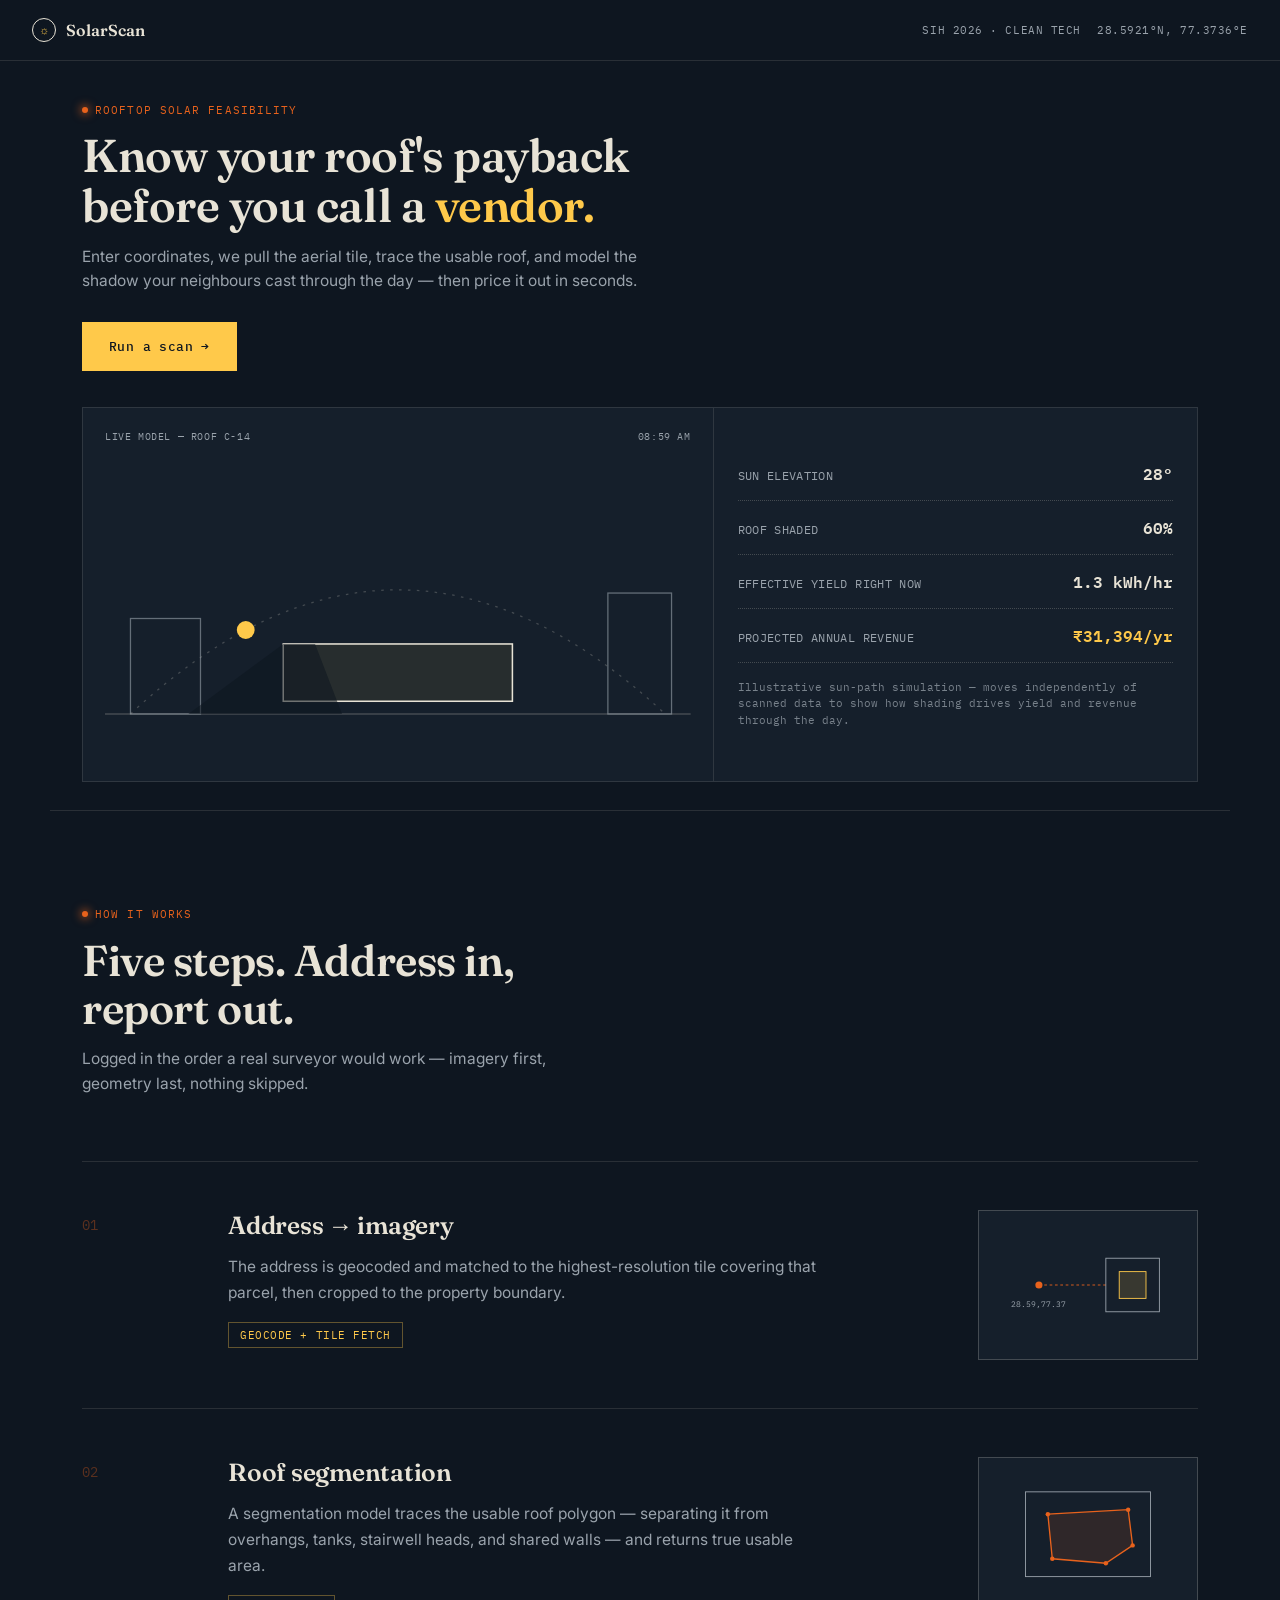
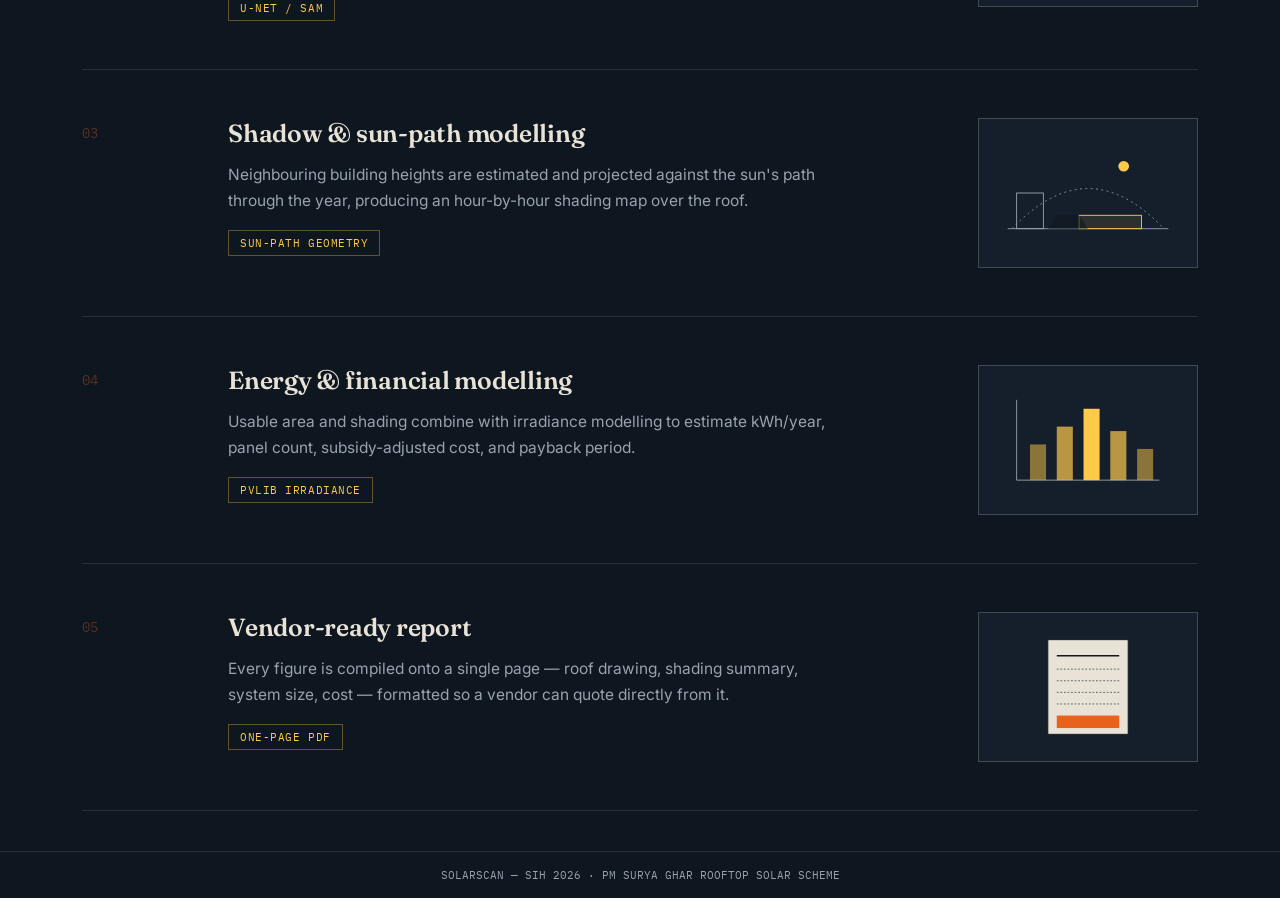
==== commit cbd588d4: "website 4" ====
--- a/website/solarscan-showcase.html
+++ b/website/solarscan-showcase.html
@@ -4,7 +4,8 @@
 <head>
   <meta charset="UTF-8">
   <meta name="viewport" content="width=device-width, initial-scale=1.0">
-  <title>SolarScan — Rooftop Solar Feasibility</title>
+  <title>SolarScan — Rooftop Solar Feasibility Assessment</title>
+  <meta name="description" content="Calculate your rooftop solar feasibility, payback period, and PM Surya Ghar subsidy estimate using AI and aerial imagery without a site visit.">
   <link rel="preconnect" href="https://fonts.googleapis.com">
   <link
     href="https://fonts.googleapis.com/css2?family=Fraunces:opsz,wght@9..144,500;9..144,600;9..144,700&family=IBM+Plex+Mono:wght@400;500;600&family=Inter:wght@400;500;600&display=swap"
@@ -716,7 +717,103 @@
       letter-spacing: 0.05em;
       color: var(--sun);
       border: 1px solid rgba(255, 201, 74, 0.35);
-      padding: 5px 11px;
+      padding:5px 11px;
+    }
+
+    /* ---------- LOCATION SEARCH ---------- */
+    .search-wrapper { position:relative; margin-bottom:18px; }
+    .search-wrapper label {
+      font-family:'IBM Plex Mono'; font-size:10px;
+      letter-spacing:0.05em; color:var(--paper-dim); text-transform:uppercase;
+      display:block; margin-bottom:6px;
+    }
+    .search-input-row { position:relative; display:flex; align-items:center; }
+    .search-input-row .search-icon {
+      position:absolute; left:12px; top:50%; transform:translateY(-50%);
+      color:var(--paper-dim); font-size:15px; pointer-events:none;
+      transition:color 0.2s ease;
+    }
+    .search-input-row input {
+      font-family:'IBM Plex Mono'; font-size:13px;
+      padding:12px 14px 12px 36px;
+      border:1px solid var(--line-strong); border-radius:8px;
+      background:var(--ink); color:var(--paper); width:100%;
+      transition:border-color 0.2s ease, box-shadow 0.2s ease;
+    }
+    .search-input-row input:focus {
+      outline:none; border-color:var(--flag);
+      box-shadow:0 0 0 3px rgba(232,98,28,0.15);
+    }
+    .search-input-row input:focus ~ .search-icon { color:var(--flag); }
+    .search-input-row input::placeholder { color:var(--paper-dim); opacity:0.6; }
+    .search-results {
+      position:absolute; top:100%; left:0; right:0; margin-top:4px;
+      background:var(--ink-2); border:1px solid var(--line-strong);
+      border-radius:8px; max-height:280px; overflow-y:auto;
+      z-index:50; box-shadow:0 12px 40px rgba(0,0,0,0.45); display:none;
+    }
+    .search-results.open { display:block; }
+    .search-result-item {
+      display:flex; align-items:flex-start; gap:10px;
+      padding:11px 14px; cursor:pointer;
+      border-bottom:1px solid var(--line); transition:background 0.15s ease;
+    }
+    .search-result-item:last-child { border-bottom:none; }
+    .search-result-item:hover, .search-result-item.active { background:rgba(232,98,28,0.08); }
+    .search-result-item .result-pin {
+      flex-shrink:0; width:20px; height:20px;
+      display:flex; align-items:center; justify-content:center;
+      font-size:13px; color:var(--flag); margin-top:1px;
+    }
+    .search-result-item .result-text { flex:1; min-width:0; }
+    .search-result-item .result-name {
+      font-size:13px; color:var(--paper); line-height:1.35;
+      white-space:nowrap; overflow:hidden; text-overflow:ellipsis;
+    }
+    .search-result-item .result-detail {
+      font-family:'IBM Plex Mono'; font-size:10px;
+      color:var(--paper-dim); margin-top:2px;
+      white-space:nowrap; overflow:hidden; text-overflow:ellipsis;
+    }
+    .search-result-item .result-type {
+      flex-shrink:0; font-family:'IBM Plex Mono'; font-size:9px;
+      letter-spacing:0.04em; text-transform:uppercase;
+      color:var(--sun); opacity:0.7;
+      background:rgba(255,201,74,0.08); border:1px solid rgba(255,201,74,0.18);
+      border-radius:3px; padding:2px 6px; margin-top:2px;
+    }
+    .search-hint {
+      font-family:'IBM Plex Mono'; font-size:10px;
+      color:var(--paper-dim); opacity:0.6;
+      margin-top:6px; display:flex; align-items:center; gap:6px;
+    }
+    .search-hint kbd {
+      display:inline-block; background:rgba(232,227,214,0.08);
+      border:1px solid var(--line-strong); border-radius:3px;
+      padding:1px 5px; font-family:'IBM Plex Mono'; font-size:9px;
+      color:var(--paper-dim);
+    }
+    .search-loading {
+      display:none; position:absolute; right:12px; top:50%; transform:translateY(-50%);
+    }
+    .search-loading.active { display:block; }
+    .search-loading .dot {
+      display:inline-block; width:6px; height:6px; border-radius:50%;
+      background:var(--flag); animation:search-pulse 1.2s ease-in-out infinite;
+    }
+    .search-loading .dot:nth-child(2) { animation-delay:0.2s; }
+    .search-loading .dot:nth-child(3) { animation-delay:0.4s; }
+    @keyframes search-pulse {
+      0%, 80%, 100% { opacity:0.2; transform:scale(0.8); }
+      40% { opacity:1; transform:scale(1.1); }
+    }
+    .field-divider {
+      display:flex; align-items:center; gap:12px; margin-bottom:14px;
+      font-family:'IBM Plex Mono'; font-size:10px;
+      color:var(--paper-dim); letter-spacing:0.06em; text-transform:uppercase;
+    }
+    .field-divider::before, .field-divider::after {
+      content:''; flex:1; height:1px; background:var(--line-strong);
     }
   </style>
 </head>
@@ -914,6 +1011,25 @@
         <button class="modal-close" id="closeScanBtn">CLOSE ✕</button>
       </div>
       <div class="modal-body">
+
+        <!-- location search -->
+        <div class="search-wrapper" id="searchWrapper">
+          <label for="searchInput">Search any location worldwide</label>
+          <div class="search-input-row">
+            <input type="text" id="searchInput" placeholder="e.g. Taj Mahal, India or 1600 Pennsylvania Ave" autocomplete="off">
+            <span class="search-icon">🌍</span>
+            <div class="search-loading" id="searchLoading">
+              <span class="dot"></span><span class="dot"></span><span class="dot"></span>
+            </div>
+          </div>
+          <div class="search-results" id="searchResults"></div>
+          <div class="search-hint">
+            Search by address, landmark, or city — <kbd>↑</kbd> <kbd>↓</kbd> to navigate · <kbd>Enter</kbd> to select
+          </div>
+        </div>
+
+        <div class="field-divider">or enter coordinates</div>
+
         <div class="field-row">
           <div class="field">
             <label for="scanLat">Latitude</label>
@@ -949,7 +1065,115 @@
 
   <script>
     // ---- point this at your deployed Flask API from app.py ----
-    const API_BASE = "http://localhost:8000";
+    const API_BASE = "http://localhost:5000";
+
+    /* ============ LOCATION SEARCH (GEOCODING) ============ */
+    const searchInput2    = document.getElementById('searchInput');
+    const searchResults2  = document.getElementById('searchResults');
+    const searchLoading2  = document.getElementById('searchLoading');
+    const scanLatInput    = document.getElementById('scanLat');
+    const scanLonInput    = document.getElementById('scanLon');
+    const clockMeta2      = document.getElementById('clockMeta');
+
+    let searchTimer = null, activeIdx2 = -1, results2 = [];
+
+    searchInput2.addEventListener('input', () => {
+      const q = searchInput2.value.trim();
+      clearTimeout(searchTimer);
+      activeIdx2 = -1;
+      if (q.length < 2) {
+        searchResults2.classList.remove('open');
+        searchResults2.innerHTML = '';
+        searchLoading2.classList.remove('active');
+        return;
+      }
+      searchLoading2.classList.add('active');
+      searchTimer = setTimeout(async () => {
+        try {
+          // Use Nominatim directly for the static showcase (no Flask proxy)
+          const res = await fetch(`https://nominatim.openstreetmap.org/search?q=${encodeURIComponent(q)}&format=json&addressdetails=1&limit=6`, {
+            headers: { 'Accept': 'application/json' }
+          });
+          const data = await res.json();
+          results2 = data.map(r => ({
+            display_name: r.display_name,
+            lat: parseFloat(r.lat),
+            lon: parseFloat(r.lon),
+            type: r.type || ''
+          }));
+          renderResults2(results2);
+        } catch (err) {
+          searchResults2.innerHTML = '<div class="search-result-item"><span class="result-text"><span class="result-name" style="color:var(--flag)">Search failed</span></span></div>';
+          searchResults2.classList.add('open');
+        } finally {
+          searchLoading2.classList.remove('active');
+        }
+      }, 300);
+    });
+
+    function renderResults2(results) {
+      searchResults2.innerHTML = '';
+      if (!results.length) {
+        searchResults2.innerHTML = '<div class="search-result-item"><span class="result-text"><span class="result-name" style="color:var(--paper-dim)">No locations found</span></span></div>';
+        searchResults2.classList.add('open');
+        return;
+      }
+      results.forEach((r, i) => {
+        const item = document.createElement('div');
+        item.className = 'search-result-item';
+        const parts = r.display_name.split(', ');
+        const primary = parts.slice(0, 2).join(', ');
+        const secondary = parts.slice(2).join(', ');
+        item.innerHTML = `
+          <span class="result-pin">📍</span>
+          <span class="result-text">
+            <span class="result-name">${primary}</span>
+            <span class="result-detail">${secondary || r.display_name}</span>
+          </span>
+          ${r.type ? `<span class="result-type">${r.type}</span>` : ''}
+        `;
+        item.addEventListener('click', () => selectResult2(i));
+        item.addEventListener('mouseenter', () => { activeIdx2 = i; highlightResult2(); });
+        searchResults2.appendChild(item);
+      });
+      searchResults2.classList.add('open');
+    }
+
+    function selectResult2(index) {
+      const r = results2[index];
+      if (!r) return;
+      scanLatInput.value = r.lat.toFixed(6);
+      scanLonInput.value = r.lon.toFixed(6);
+      searchInput2.value = r.display_name;
+      searchResults2.classList.remove('open');
+      if (clockMeta2) {
+        clockMeta2.textContent = `${r.lat.toFixed(4)}°${r.lat >= 0 ? 'N' : 'S'}, ${Math.abs(r.lon).toFixed(4)}°${r.lon >= 0 ? 'E' : 'W'}`;
+      }
+      [scanLatInput, scanLonInput].forEach(inp => {
+        inp.style.borderColor = '#4FB477';
+        inp.style.boxShadow = '0 0 0 3px rgba(79,180,119,0.2)';
+        setTimeout(() => { inp.style.borderColor = ''; inp.style.boxShadow = ''; }, 1200);
+      });
+    }
+
+    function highlightResult2() {
+      const items = searchResults2.querySelectorAll('.search-result-item');
+      items.forEach((item, i) => item.classList.toggle('active', i === activeIdx2));
+      if (items[activeIdx2]) items[activeIdx2].scrollIntoView({ block: 'nearest' });
+    }
+
+    searchInput2.addEventListener('keydown', (e) => {
+      const items = searchResults2.querySelectorAll('.search-result-item');
+      if (!items.length) return;
+      if (e.key === 'ArrowDown') { e.preventDefault(); activeIdx2 = Math.min(activeIdx2 + 1, items.length - 1); highlightResult2(); }
+      else if (e.key === 'ArrowUp') { e.preventDefault(); activeIdx2 = Math.max(activeIdx2 - 1, 0); highlightResult2(); }
+      else if (e.key === 'Enter') { e.preventDefault(); if (activeIdx2 >= 0) selectResult2(activeIdx2); }
+      else if (e.key === 'Escape') { searchResults2.classList.remove('open'); }
+    });
+
+    document.addEventListener('click', (e) => {
+      if (!e.target.closest('.search-wrapper')) searchResults2.classList.remove('open');
+    });
 
     /* ============ 4. LIVE SUN / SHADOW / COST ANIMATION ============ */
     const sunEl = document.getElementById('liveSun');
